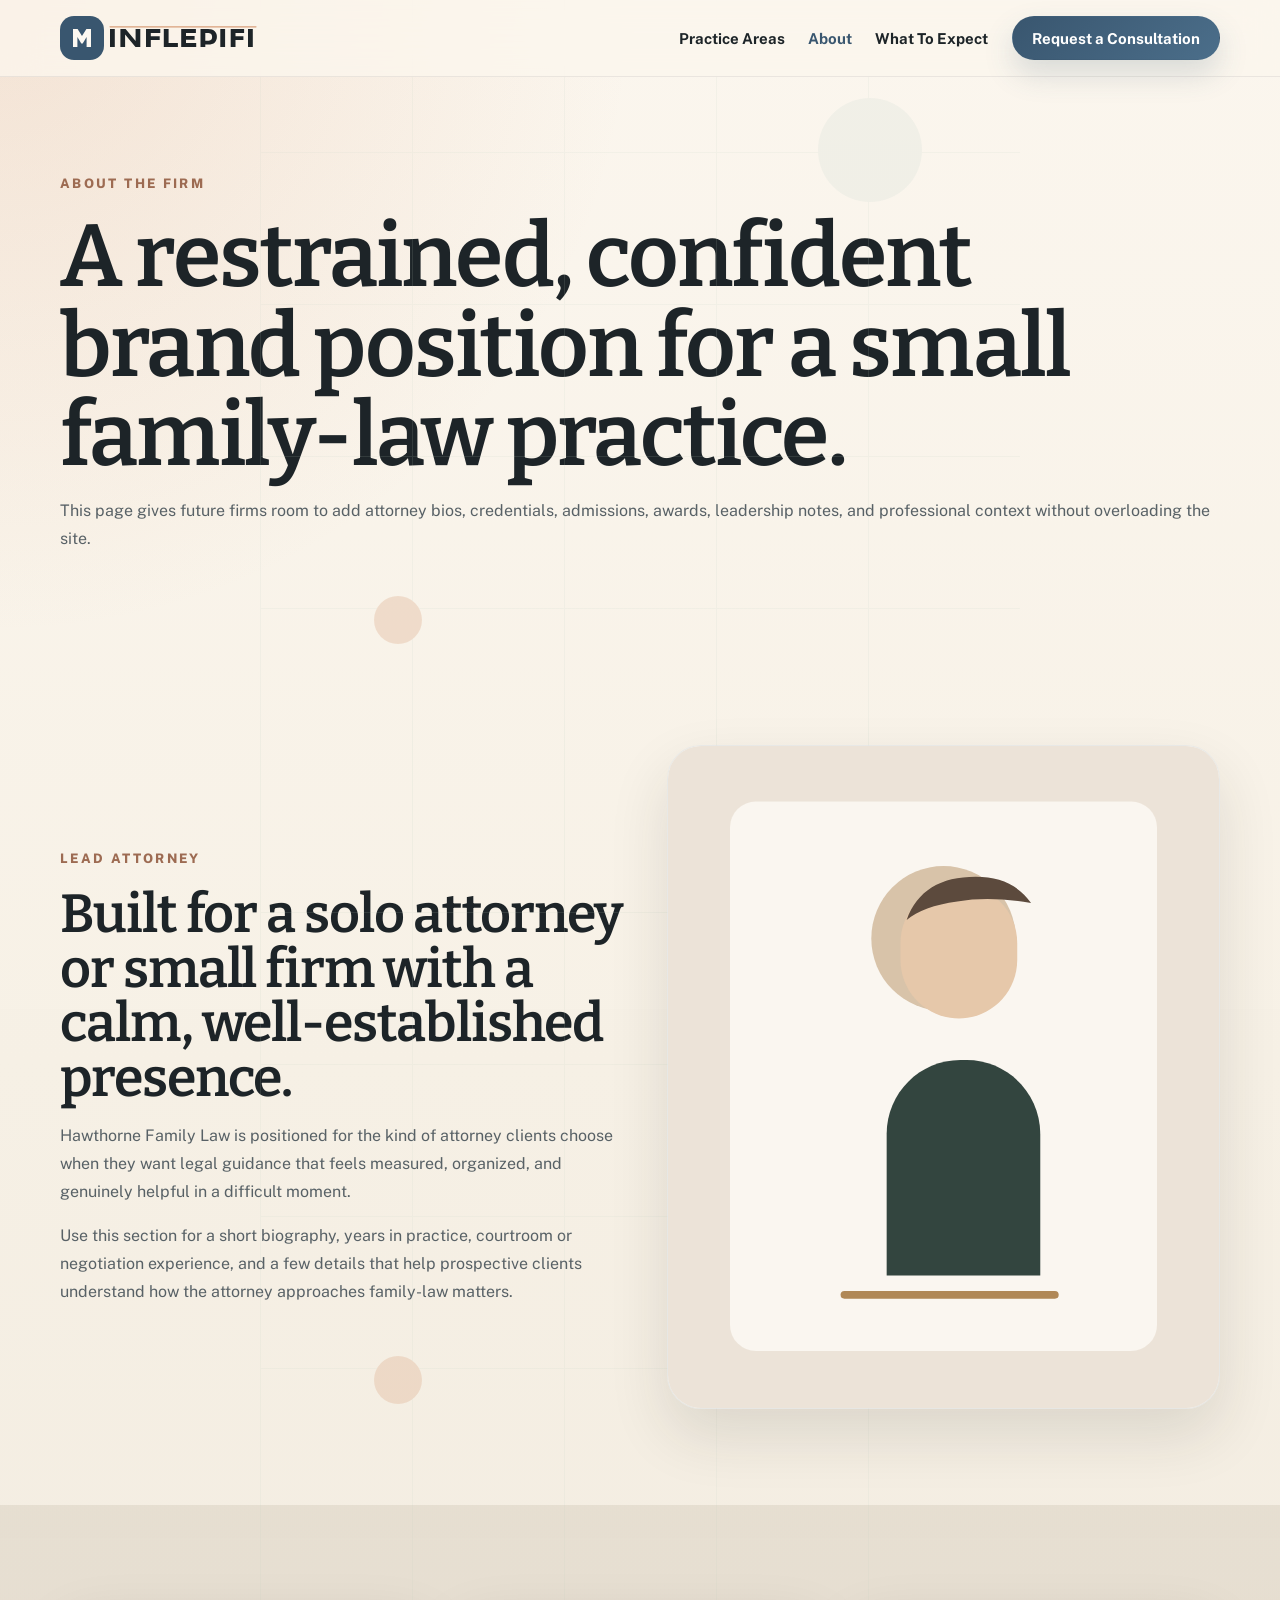
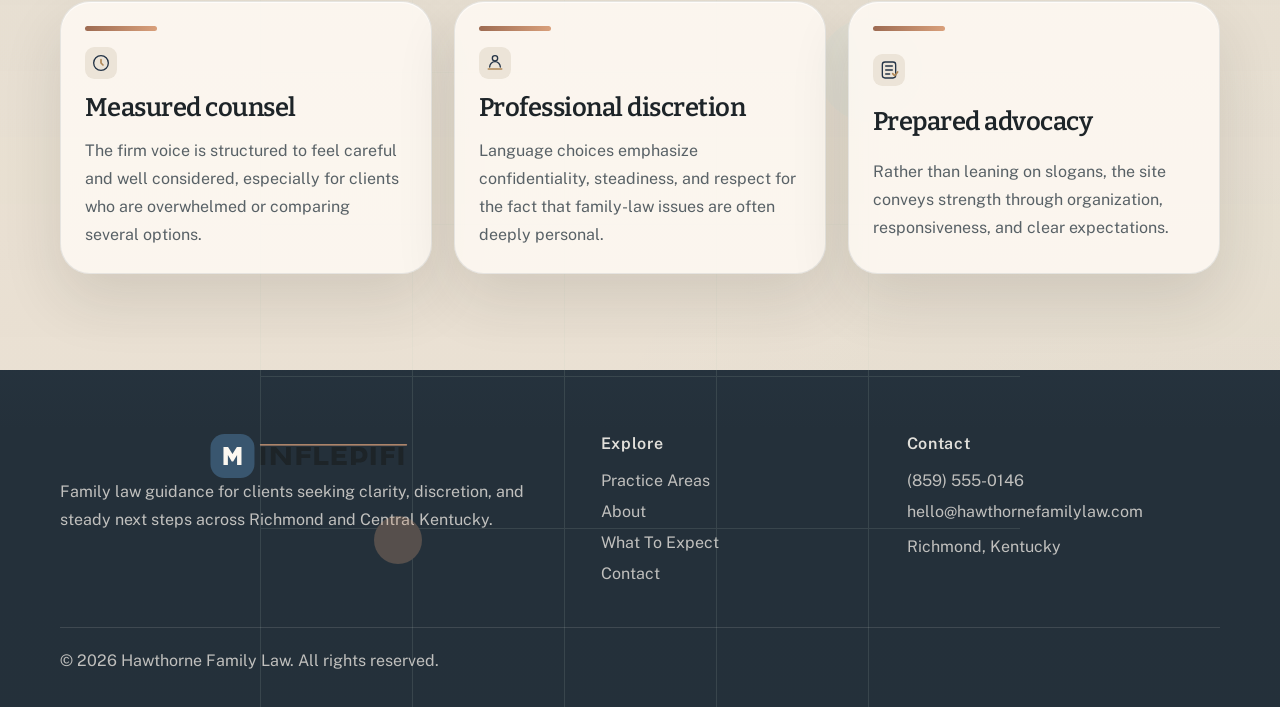
==== about.html @ dd6755e8 "Restyle family law site in bluegrass modern direction" ====
<!DOCTYPE html>
<html lang="en">
<head>
  <meta charset="UTF-8">
  <meta name="viewport" content="width=device-width, initial-scale=1.0">
  <title>About | Hawthorne Family Law</title>
  <meta name="description" content="Meet the attorney-facing, high-trust positioning behind Hawthorne Family Law and the calm, prepared approach this starter site is built to communicate.">
  <link rel="preconnect" href="https://fonts.googleapis.com">
  <link rel="preconnect" href="https://fonts.gstatic.com" crossorigin>
  <link href="https://fonts.googleapis.com/css2?family=Bitter:wght@500;600;700&family=Public+Sans:wght@400;500;600;700;800&display=swap" rel="stylesheet">
  <link rel="icon" href="assets/icons/favicon.svg" type="image/svg+xml">
  <link rel="stylesheet" href="assets/styles.css">
</head>
<body>
  <div class="site-shell">
    <header class="site-header">
      <div class="container header-row">
        <a class="brand" href="index.html"><img src="assets/icons/logo.svg" alt="Hawthorne Family Law logo" width="208" height="44"></a>
        <button class="nav-toggle" type="button" aria-expanded="false" aria-controls="site-nav">
          <span></span><span></span><span></span><span class="sr-only">Toggle navigation</span>
        </button>
        <nav class="site-nav" id="site-nav">
          <a href="practice-areas.html">Practice Areas</a>
          <a href="about.html" aria-current="page">About</a>
          <a href="process.html">What To Expect</a>
          <a href="contact.html" class="button button-sm">Request a Consultation</a>
        </nav>
      </div>
    </header>
    <main>
      <section class="page-hero">
        <div class="container page-hero-copy">
          <p class="eyebrow">About The Firm</p>
          <h1>A restrained, confident brand position for a small family-law practice.</h1>
          <p>This page gives future firms room to add attorney bios, credentials, admissions, awards, leadership notes, and professional context without overloading the site.</p>
        </div>
      </section>
      <section class="section">
        <div class="container split-layout">
          <div class="split-copy">
            <p class="eyebrow">Lead Attorney</p>
            <h2>Built for a solo attorney or small firm with a calm, well-established presence.</h2>
            <p>Hawthorne Family Law is positioned for the kind of attorney clients choose when they want legal guidance that feels measured, organized, and genuinely helpful in a difficult moment.</p>
            <p>Use this section for a short biography, years in practice, courtroom or negotiation experience, and a few details that help prospective clients understand how the attorney approaches family-law matters.</p>
          </div>
          <div class="split-media">
            <img src="assets/illustrations/founder-bio.svg" alt="Illustrated placeholder for attorney portrait">
          </div>
        </div>
      </section>
      <section class="section section-accent">
        <div class="container card-grid card-grid-three">
          <article class="info-card"><img src="assets/icons/icon-guidance.svg" alt="" width="32" height="32"><h3>Measured counsel</h3><p>The firm voice is structured to feel careful and well considered, especially for clients who are overwhelmed or comparing several options.</p></article>
          <article class="info-card"><img src="assets/icons/icon-discretion.svg" alt="" width="32" height="32"><h3>Professional discretion</h3><p>Language choices emphasize confidentiality, steadiness, and respect for the fact that family-law issues are often deeply personal.</p></article>
          <article class="info-card"><img src="assets/icons/icon-preparation.svg" alt="" width="32" height="32"><h3>Prepared advocacy</h3><p>Rather than leaning on slogans, the site conveys strength through organization, responsiveness, and clear expectations.</p></article>
        </div>
      </section>
    </main>
    <footer class="site-footer">
      <div class="container footer-grid">
        <div>
          <img src="assets/icons/logo.svg" alt="Hawthorne Family Law logo" width="208" height="44">
          <p>Family law guidance for clients seeking clarity, discretion, and steady next steps across Richmond and Central Kentucky.</p>
        </div>
        <div>
          <h3>Explore</h3>
          <a href="practice-areas.html">Practice Areas</a>
          <a href="about.html">About</a>
          <a href="process.html">What To Expect</a>
          <a href="contact.html">Contact</a>
        </div>
        <div>
          <h3>Contact</h3>
          <a href="tel:8595550146">(859) 555-0146</a>
          <a href="mailto:hello@hawthornefamilylaw.com">hello@hawthornefamilylaw.com</a>
          <p>Richmond, Kentucky</p>
        </div>
      </div>
      <div class="container footer-bottom"><p>&copy; <span data-year></span> Hawthorne Family Law. All rights reserved.</p></div>
    </footer>
  </div>
  <script src="assets/main.js"></script>
</body>
</html>
---- assets/styles.css ----
:root {
  --bg: #f7f1e6;
  --surface: rgba(255, 250, 244, 0.82);
  --surface-strong: #efe2d2;
  --ink: #1d2428;
  --muted: #586166;
  --line: rgba(29, 36, 40, 0.12);
  --denim: #39566f;
  --sage: #718777;
  --cedar: #9d6b52;
  --peach: #d9a07b;
  --cream: #fdf8f1;
  --shadow: 0 26px 60px rgba(43, 40, 35, 0.12);
  --radius: 30px;
  --radius-sm: 22px;
  --container: 1160px;
}

*,
*::before,
*::after {
  box-sizing: border-box;
}

html {
  scroll-behavior: smooth;
}

body {
  margin: 0;
  font-family: "Public Sans", "Segoe UI", sans-serif;
  color: var(--ink);
  background:
    radial-gradient(circle at top left, rgba(217, 160, 123, 0.22), transparent 24%),
    radial-gradient(circle at bottom right, rgba(113, 135, 119, 0.14), transparent 28%),
    linear-gradient(180deg, #fbf6ee 0%, #f7f1e6 46%, #f2ebdf 100%);
}

img {
  display: block;
  width: 100%;
  max-width: 100%;
}

a {
  color: inherit;
  text-decoration: none;
}

p {
  margin: 0;
  color: var(--muted);
  line-height: 1.75;
}

h1,
h2,
h3 {
  margin: 0;
  font-family: "Bitter", Georgia, serif;
  font-weight: 600;
  line-height: 1.02;
  letter-spacing: -0.02em;
}

h1 {
  font-size: clamp(3rem, 7vw, 5.5rem);
}

h2 {
  font-size: clamp(2.15rem, 4.2vw, 3.75rem);
}

h3 {
  font-size: clamp(1.3rem, 2vw, 1.75rem);
}

ul {
  list-style: none;
  margin: 0;
  padding: 0;
}

.sr-only {
  position: absolute;
  width: 1px;
  height: 1px;
  padding: 0;
  margin: -1px;
  overflow: hidden;
  clip: rect(0, 0, 0, 0);
  white-space: nowrap;
  border: 0;
}

.container {
  width: min(calc(100% - 2rem), var(--container));
  margin: 0 auto;
}

.site-shell {
  position: relative;
  overflow: hidden;
}

.site-shell::before {
  content: "";
  position: absolute;
  inset: 0;
  background:
    linear-gradient(180deg, transparent 0%, rgba(113, 135, 119, 0.03) 100%),
    url("icons/pattern-grid.svg") top center / 760px repeat-y;
  opacity: 0.28;
  pointer-events: none;
}

.site-header {
  position: sticky;
  top: 0;
  z-index: 20;
  backdrop-filter: blur(18px);
  background: rgba(251, 246, 238, 0.78);
  border-bottom: 1px solid rgba(29, 36, 40, 0.08);
}

.header-row {
  display: flex;
  align-items: center;
  justify-content: space-between;
  gap: 2rem;
  padding: 1rem 0;
}

.brand img {
  width: 208px;
  height: auto;
}

.site-nav {
  display: flex;
  align-items: center;
  gap: 1.45rem;
}

.site-nav a {
  font-size: 0.94rem;
  font-weight: 700;
}

.site-nav a[aria-current="page"] {
  color: var(--denim);
}

.nav-toggle {
  display: none;
  border: 0;
  background: transparent;
  padding: 0;
}

.nav-toggle span {
  display: block;
  width: 24px;
  height: 2px;
  margin: 5px 0;
  background: var(--ink);
}

.button {
  display: inline-flex;
  align-items: center;
  justify-content: center;
  min-height: 54px;
  padding: 0.95rem 1.55rem;
  border-radius: 999px;
  border: 1px solid transparent;
  background: linear-gradient(135deg, var(--denim) 0%, #4b6e8a 100%);
  color: #fff;
  font-weight: 800;
  box-shadow: 0 14px 30px rgba(57, 86, 111, 0.18);
  transition: transform 180ms ease, box-shadow 180ms ease;
}

.button:hover,
.button:focus-visible {
  transform: translateY(-2px);
  box-shadow: 0 18px 34px rgba(57, 86, 111, 0.24);
}

.button-secondary {
  background: rgba(255, 255, 255, 0.42);
  color: var(--ink);
  border-color: rgba(57, 86, 111, 0.16);
  box-shadow: none;
}

.button-sm {
  min-height: 44px;
  padding: 0.75rem 1.2rem;
}

.eyebrow {
  color: var(--cedar);
  font-size: 0.82rem;
  font-weight: 800;
  letter-spacing: 0.18em;
  text-transform: uppercase;
}

.hero,
.page-hero,
.section {
  padding: 6rem 0;
}

.hero-legal {
  padding-top: 4.5rem;
}

.hero-grid,
.split-layout,
.faq-grid,
.contact-grid,
.process-grid,
.cta-grid {
  display: grid;
  grid-template-columns: minmax(0, 1.02fr) minmax(0, 0.98fr);
  gap: 2rem;
  align-items: center;
}

.hero-copy,
.page-hero-copy,
.split-copy,
.section-heading {
  display: grid;
  gap: 1rem;
}

.hero-copy {
  position: relative;
  padding: 2rem 2rem 2rem 0;
}

.hero-copy::before {
  content: "";
  position: absolute;
  left: -1rem;
  top: 0.6rem;
  width: 0.5rem;
  height: 5rem;
  border-radius: 999px;
  background: linear-gradient(180deg, var(--peach), var(--cedar));
}

.hero-lead {
  max-width: 42rem;
  font-size: 1.08rem;
}

.hero-actions {
  display: flex;
  flex-wrap: wrap;
  gap: 1rem;
}

.hero-points {
  display: grid;
  grid-template-columns: repeat(3, minmax(0, 1fr));
  gap: 1rem;
  margin-top: 0.75rem;
}

.hero-points li {
  padding: 1rem 1rem 0 0;
  border-top: 1px solid rgba(57, 86, 111, 0.16);
  color: var(--ink);
  font-size: 0.94rem;
  font-weight: 600;
}

.hero-visual {
  position: relative;
  display: grid;
  gap: 1.25rem;
}

.hero-visual::before {
  content: "";
  position: absolute;
  inset: 6% -3% auto auto;
  width: 10rem;
  height: 10rem;
  border-radius: 32px;
  background: rgba(217, 160, 123, 0.18);
  transform: rotate(10deg);
  z-index: 0;
}

.hero-visual > img,
.split-media img,
.contact-illustration img,
.service-detail > img {
  position: relative;
  z-index: 1;
  border-radius: 34px;
  box-shadow: var(--shadow);
  aspect-ratio: 5 / 6;
  object-fit: cover;
  background: rgba(255, 255, 255, 0.52);
  border: 1px solid rgba(57, 86, 111, 0.1);
}

.hero-card,
.info-card,
.contact-card,
.contact-panel,
.detail-panel,
.cta-panel {
  position: relative;
  z-index: 1;
  padding: 1.5rem;
  border: 1px solid rgba(57, 86, 111, 0.11);
  border-radius: var(--radius);
  background: var(--surface);
  box-shadow: var(--shadow);
}

.hero-card::after,
.info-card::after,
.contact-card::after,
.contact-panel::after,
.detail-panel::after,
.cta-panel::after {
  content: "";
  position: absolute;
  inset: 0;
  border-radius: inherit;
  box-shadow: inset 0 1px 0 rgba(255, 255, 255, 0.7);
  pointer-events: none;
}

.credibility-strip {
  padding: 0 0 1rem;
}

.credibility-grid,
.card-grid,
.footer-grid {
  display: grid;
  gap: 1px;
}

.credibility-grid {
  grid-template-columns: repeat(4, minmax(0, 1fr));
  padding: 1px;
  border-radius: 32px;
  background: linear-gradient(135deg, rgba(57, 86, 111, 0.22), rgba(113, 135, 119, 0.18));
}

.credibility-grid > div {
  display: grid;
  gap: 0.5rem;
  padding: 1.5rem;
  background: rgba(255, 250, 244, 0.94);
}

.credibility-grid strong {
  font-size: 1.02rem;
  color: var(--denim);
}

.section-heading {
  max-width: 50rem;
  margin: 0 auto 2.5rem;
  text-align: center;
}

.card-grid-three {
  grid-template-columns: repeat(3, minmax(0, 1fr));
  gap: 1.35rem;
}

.info-card {
  display: grid;
  gap: 1rem;
  overflow: hidden;
}

.info-card::before {
  content: "";
  width: 4.5rem;
  height: 0.35rem;
  border-radius: 999px;
  background: linear-gradient(90deg, var(--cedar), var(--peach));
}

.info-card img {
  width: 2rem;
}

.section-accent {
  background:
    linear-gradient(180deg, rgba(113, 135, 119, 0.08), rgba(113, 135, 119, 0.05)),
    rgba(239, 226, 210, 0.58);
}

.section-dark {
  background:
    radial-gradient(circle at top right, rgba(217, 160, 123, 0.16), transparent 28%),
    linear-gradient(135deg, #516a81 0%, #6c846f 100%);
  color: #fdf8f1;
}

.section-dark p,
.section-dark .eyebrow {
  color: rgba(253, 248, 241, 0.82);
}

.value-list,
.stack-layout,
.faq-list,
.contact-aside {
  display: grid;
  gap: 1.15rem;
}

.value-item {
  display: grid;
  grid-template-columns: auto 1fr;
  gap: 1rem;
  padding-top: 1.1rem;
  border-top: 1px dashed rgba(57, 86, 111, 0.18);
}

.value-item:first-child {
  border-top: 0;
}

.detail-list {
  display: grid;
  gap: 0.8rem;
}

.detail-list li {
  position: relative;
  padding-left: 1.2rem;
  color: var(--ink);
}

.detail-list li::before {
  content: "";
  position: absolute;
  top: 0.7rem;
  left: 0;
  width: 0.42rem;
  height: 0.42rem;
  border-radius: 999px;
  background: var(--peach);
}

.process-steps {
  display: grid;
  grid-template-columns: repeat(2, minmax(0, 1fr));
  gap: 1rem;
}

.process-steps article,
.timeline-item {
  padding: 1.4rem;
  border-radius: var(--radius-sm);
  border: 1px solid rgba(253, 248, 241, 0.18);
  background: rgba(253, 248, 241, 0.1);
}

.process-steps span,
.timeline-item > span {
  display: inline-block;
  margin-bottom: 1rem;
  color: #f5c7aa;
  font-size: 0.82rem;
  font-weight: 800;
  letter-spacing: 0.18em;
}

.split-layout-reverse {
  grid-template-columns: minmax(0, 0.95fr) minmax(0, 1.05fr);
}

.service-detail {
  display: grid;
  grid-template-columns: minmax(0, 1fr) minmax(0, 0.9fr);
  gap: 1.5rem;
  align-items: center;
}

.service-detail-reverse {
  grid-template-columns: minmax(0, 0.9fr) minmax(0, 1fr);
}

.service-detail-reverse > img {
  order: -1;
}

.service-detail > img {
  aspect-ratio: 4 / 3;
}

.faq-list details {
  padding: 1.35rem 1.45rem;
  border-radius: 26px;
  border: 1px solid rgba(57, 86, 111, 0.11);
  background: rgba(255, 250, 244, 0.84);
  box-shadow: 0 10px 26px rgba(43, 40, 35, 0.06);
}

.faq-list summary {
  cursor: pointer;
  font-weight: 800;
  color: var(--ink);
}

.faq-list details p {
  margin-top: 0.8rem;
}

.cta-band {
  padding: 5rem 0;
}

.cta-grid {
  position: relative;
  overflow: hidden;
  padding: 2rem;
  border-radius: 38px;
  background: linear-gradient(135deg, rgba(57, 86, 111, 0.97) 0%, rgba(113, 135, 119, 0.95) 100%);
  box-shadow: var(--shadow);
}

.cta-grid::after {
  content: "";
  position: absolute;
  inset: auto -3rem -3rem auto;
  width: 14rem;
  height: 14rem;
  border-radius: 40px;
  background: rgba(217, 160, 123, 0.18);
  transform: rotate(14deg);
}

.cta-copy,
.cta-panel {
  position: relative;
  z-index: 1;
}

.cta-copy h2,
.cta-panel h3,
.cta-copy p,
.cta-panel p,
.cta-panel li,
.cta-copy .eyebrow,
.cta-panel .eyebrow {
  color: #fdf8f1;
}

.cta-panel {
  background: rgba(255, 255, 255, 0.08);
  border-color: rgba(253, 248, 241, 0.16);
}

.contact-grid {
  align-items: start;
}

.contact-form,
.contact-card {
  display: grid;
  gap: 1rem;
}

.contact-form label {
  display: grid;
  gap: 0.45rem;
  font-weight: 700;
}

.contact-form input,
.contact-form select,
.contact-form textarea {
  width: 100%;
  padding: 0.95rem 1rem;
  border-radius: 18px;
  border: 1px solid rgba(57, 86, 111, 0.14);
  background: rgba(255, 255, 255, 0.88);
  font: inherit;
}

.contact-form textarea {
  resize: vertical;
}

.form-note {
  font-size: 0.92rem;
}

.contact-panel {
  display: grid;
  gap: 0.8rem;
}

.contact-illustration img {
  aspect-ratio: 4 / 3;
}

.process-timeline {
  display: grid;
  gap: 1rem;
}

.timeline-item {
  display: grid;
  grid-template-columns: auto 1fr;
  gap: 1.2rem;
  border-color: rgba(57, 86, 111, 0.12);
  background: rgba(255, 250, 244, 0.86);
}

.timeline-item > span {
  color: var(--cedar);
  margin-bottom: 0;
}

.text-link {
  display: inline-flex;
  gap: 0.4rem;
  align-items: center;
  font-weight: 800;
  color: var(--denim);
}

.text-link::after {
  content: "->";
}

.site-footer {
  padding: 4rem 0 2rem;
  background:
    linear-gradient(180deg, rgba(57, 86, 111, 0.06), rgba(57, 86, 111, 0) 18%),
    #24303a;
  color: rgba(253, 248, 241, 0.88);
}

.site-footer p,
.site-footer a {
  color: rgba(253, 248, 241, 0.72);
}

.footer-grid {
  grid-template-columns: 1.3fr 0.7fr 0.8fr;
  gap: 2rem;
}

.footer-grid h3 {
  margin-bottom: 1rem;
  font-family: "Public Sans", sans-serif;
  font-size: 1rem;
  line-height: 1.3;
  letter-spacing: 0.04em;
}

.footer-grid a,
.footer-grid p {
  display: block;
  margin-bottom: 0.75rem;
}

.footer-bottom {
  margin-top: 2rem;
  padding-top: 1.2rem;
  border-top: 1px solid rgba(253, 248, 241, 0.12);
}

@media (max-width: 980px) {
  .hero-grid,
  .split-layout,
  .faq-grid,
  .contact-grid,
  .process-grid,
  .cta-grid,
  .service-detail,
  .service-detail-reverse {
    grid-template-columns: 1fr;
  }

  .service-detail-reverse > img {
    order: 0;
  }

  .hero-points,
  .credibility-grid,
  .card-grid-three,
  .footer-grid,
  .process-steps {
    grid-template-columns: repeat(2, minmax(0, 1fr));
  }
}

@media (max-width: 760px) {
  .nav-toggle {
    display: block;
  }

  .site-nav {
    position: absolute;
    top: calc(100% + 0.5rem);
    right: 1rem;
    left: 1rem;
    display: none;
    flex-direction: column;
    align-items: stretch;
    padding: 1rem;
    border-radius: 24px;
    border: 1px solid var(--line);
    background: rgba(255, 250, 244, 0.98);
    box-shadow: var(--shadow);
  }

  .site-nav.is-open {
    display: flex;
  }

  .hero,
  .page-hero,
  .section {
    padding: 4.5rem 0;
  }

  .hero-copy {
    padding-right: 0;
  }

  .hero-copy::before {
    left: 0;
    top: -0.3rem;
    width: 4.5rem;
    height: 0.45rem;
  }

  .hero-points,
  .credibility-grid,
  .card-grid-three,
  .footer-grid,
  .process-steps {
    grid-template-columns: 1fr;
  }

  .cta-grid {
    padding: 1.5rem;
  }
}
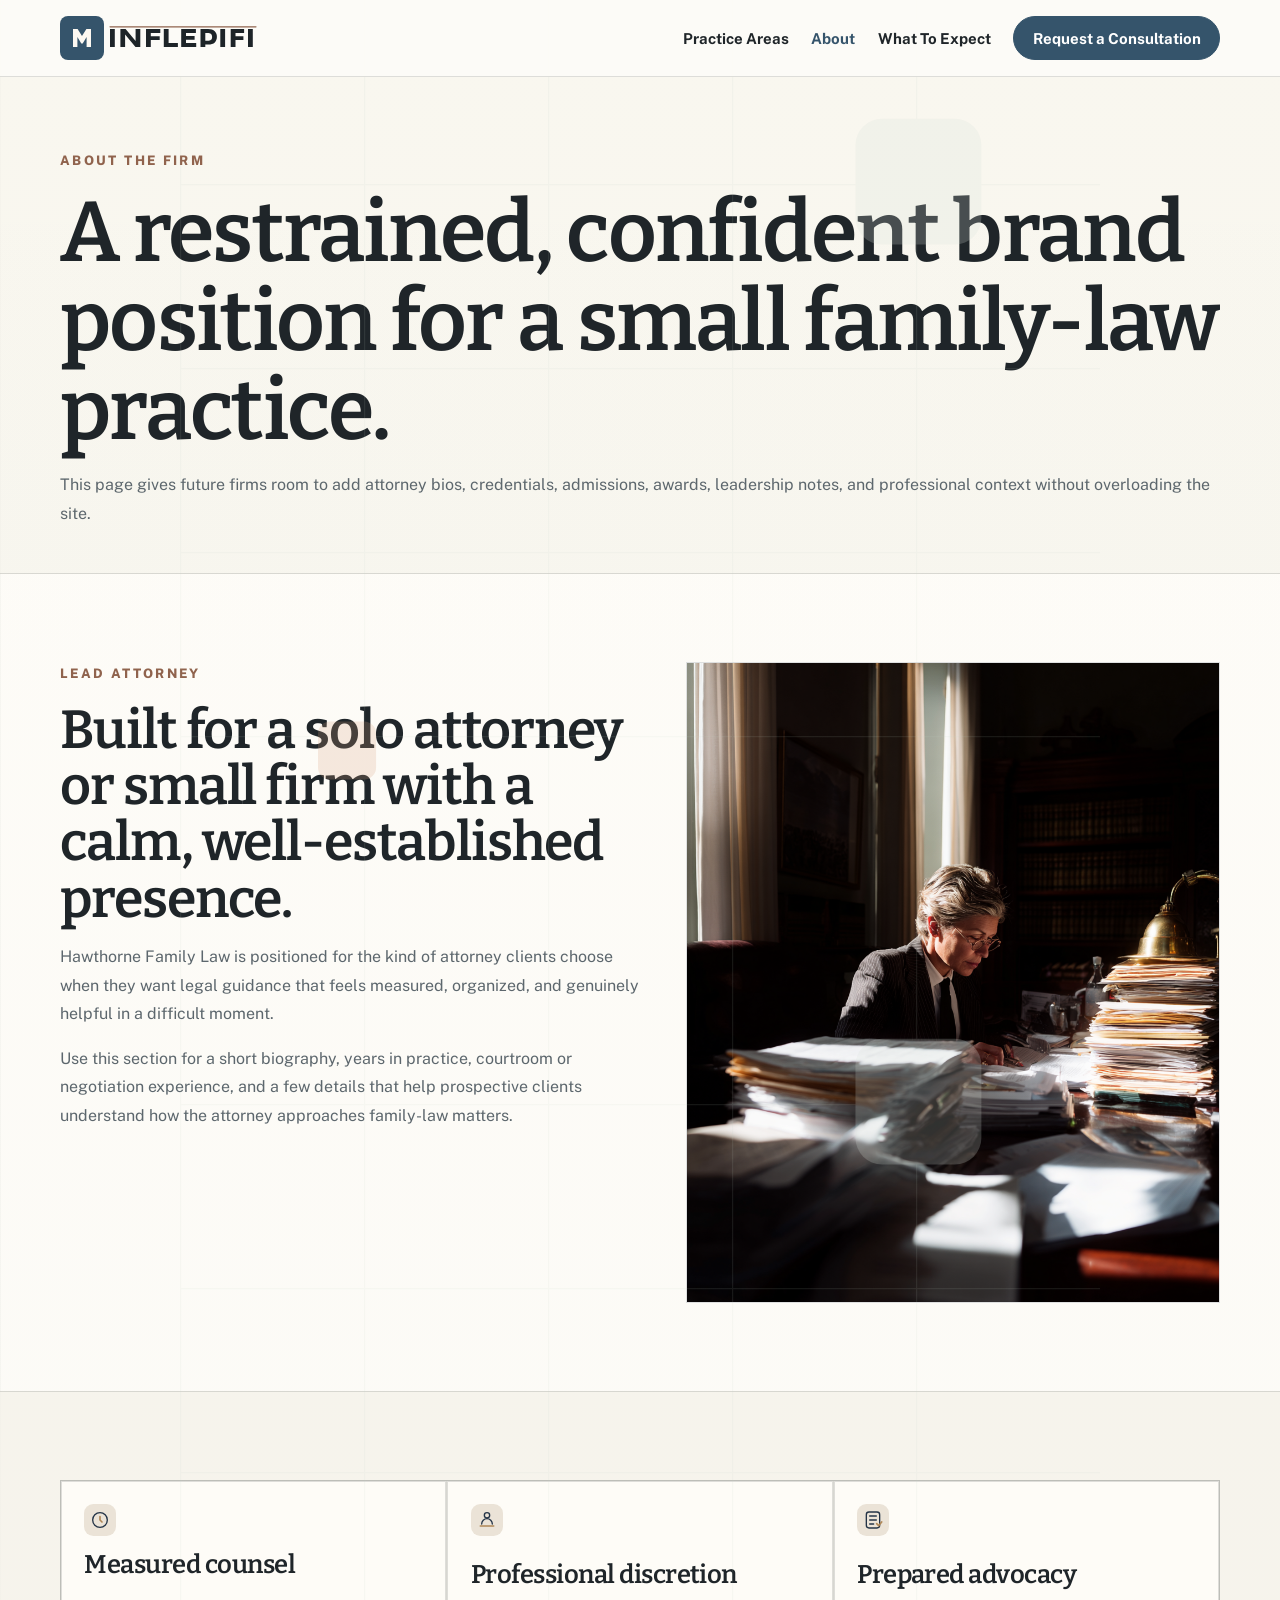
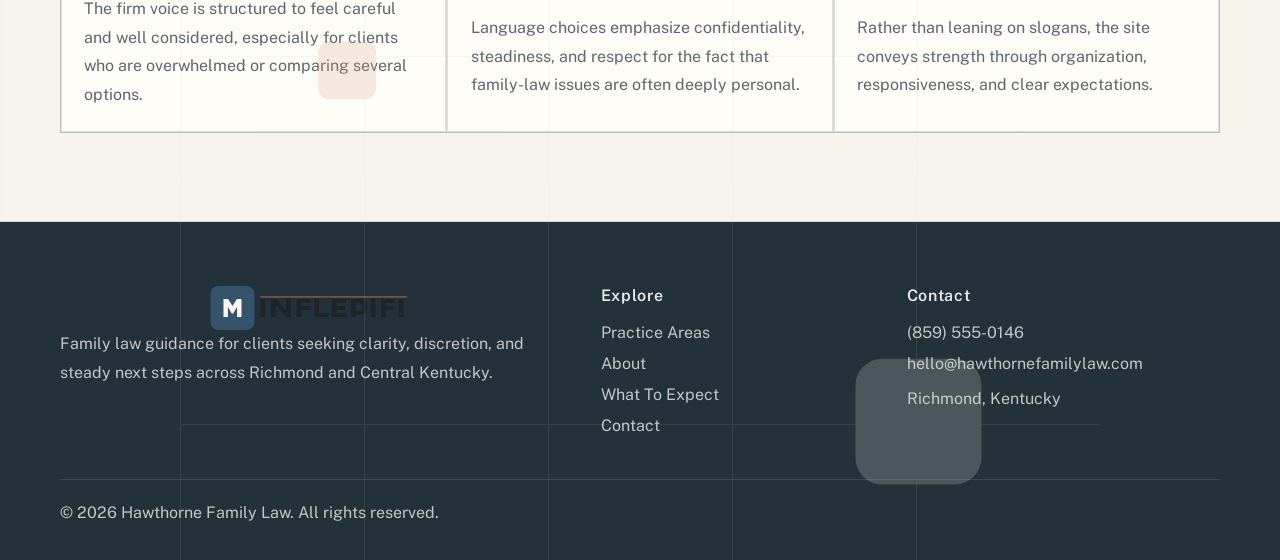
==== commit a9b4ac1a: "Replace family law placeholders with generated photography" ====
--- a/about.html
+++ b/about.html
@@ -44,7 +44,7 @@
             <p>Use this section for a short biography, years in practice, courtroom or negotiation experience, and a few details that help prospective clients understand how the attorney approaches family-law matters.</p>
           </div>
           <div class="split-media">
-            <img src="assets/illustrations/founder-bio.svg" alt="Illustrated placeholder for attorney portrait">
+            <img src="assets/images/attorney-working.png" alt="Attorney reviewing documents alone in office">
           </div>
         </div>
       </section>
--- a/assets/styles.css
+++ b/assets/styles.css
@@ -1,19 +1,18 @@
 :root {
-  --bg: #f7f1e6;
-  --surface: rgba(255, 250, 244, 0.82);
-  --surface-strong: #efe2d2;
-  --ink: #1d2428;
-  --muted: #586166;
-  --line: rgba(29, 36, 40, 0.12);
-  --denim: #39566f;
-  --sage: #718777;
-  --cedar: #9d6b52;
-  --peach: #d9a07b;
-  --cream: #fdf8f1;
-  --shadow: 0 26px 60px rgba(43, 40, 35, 0.12);
-  --radius: 30px;
-  --radius-sm: 22px;
+  --bg: #fcfbf7;
+  --paper: #fffdf8;
+  --paper-alt: #f4f1e8;
+  --ink: #1f2529;
+  --muted: #5d676d;
+  --line: rgba(31, 37, 41, 0.14);
+  --line-strong: rgba(31, 37, 41, 0.28);
+  --denim: #35546b;
+  --sage: #6b8072;
+  --cedar: #90634d;
+  --peach: #d7a37f;
   --container: 1160px;
+  --radius: 16px;
+  --radius-sm: 10px;
 }
 
 *,
@@ -31,9 +30,8 @@
   font-family: "Public Sans", "Segoe UI", sans-serif;
   color: var(--ink);
   background:
-    radial-gradient(circle at top left, rgba(217, 160, 123, 0.22), transparent 24%),
-    radial-gradient(circle at bottom right, rgba(113, 135, 119, 0.14), transparent 28%),
-    linear-gradient(180deg, #fbf6ee 0%, #f7f1e6 46%, #f2ebdf 100%);
+    linear-gradient(90deg, rgba(107, 128, 114, 0.045) 0, rgba(107, 128, 114, 0.045) 1px, transparent 1px, transparent 120px),
+    linear-gradient(180deg, #fffdf8 0%, #fcfbf7 100%);
 }
 
 img {
@@ -50,7 +48,7 @@
 p {
   margin: 0;
   color: var(--muted);
-  line-height: 1.75;
+  line-height: 1.78;
 }
 
 h1,
@@ -59,20 +57,20 @@
   margin: 0;
   font-family: "Bitter", Georgia, serif;
   font-weight: 600;
-  line-height: 1.02;
+  line-height: 1.05;
   letter-spacing: -0.02em;
 }
 
 h1 {
-  font-size: clamp(3rem, 7vw, 5.5rem);
+  font-size: clamp(3rem, 7vw, 5.3rem);
 }
 
 h2 {
-  font-size: clamp(2.15rem, 4.2vw, 3.75rem);
+  font-size: clamp(2rem, 4.2vw, 3.6rem);
 }
 
 h3 {
-  font-size: clamp(1.3rem, 2vw, 1.75rem);
+  font-size: clamp(1.25rem, 2vw, 1.6rem);
 }
 
 ul {
@@ -108,9 +106,9 @@
   position: absolute;
   inset: 0;
   background:
-    linear-gradient(180deg, transparent 0%, rgba(113, 135, 119, 0.03) 100%),
-    url("icons/pattern-grid.svg") top center / 760px repeat-y;
-  opacity: 0.28;
+    linear-gradient(180deg, transparent 0%, rgba(53, 84, 107, 0.02) 100%),
+    url("icons/pattern-grid.svg") top center / 920px repeat-y;
+  opacity: 0.22;
   pointer-events: none;
 }
 
@@ -118,9 +116,8 @@
   position: sticky;
   top: 0;
   z-index: 20;
-  backdrop-filter: blur(18px);
-  background: rgba(251, 246, 238, 0.78);
-  border-bottom: 1px solid rgba(29, 36, 40, 0.08);
+  background: rgba(252, 251, 247, 0.96);
+  border-bottom: 1px solid var(--line);
 }
 
 .header-row {
@@ -139,7 +136,7 @@
 .site-nav {
   display: flex;
   align-items: center;
-  gap: 1.45rem;
+  gap: 1.4rem;
 }
 
 .site-nav a {
@@ -170,33 +167,37 @@
   display: inline-flex;
   align-items: center;
   justify-content: center;
-  min-height: 54px;
-  padding: 0.95rem 1.55rem;
+  min-height: 52px;
+  padding: 0.92rem 1.45rem;
+  border: 1px solid var(--denim);
   border-radius: 999px;
-  border: 1px solid transparent;
-  background: linear-gradient(135deg, var(--denim) 0%, #4b6e8a 100%);
+  background: var(--denim);
   color: #fff;
   font-weight: 800;
-  box-shadow: 0 14px 30px rgba(57, 86, 111, 0.18);
-  transition: transform 180ms ease, box-shadow 180ms ease;
+  transition: background 180ms ease, color 180ms ease, border-color 180ms ease;
 }
 
 .button:hover,
 .button:focus-visible {
-  transform: translateY(-2px);
-  box-shadow: 0 18px 34px rgba(57, 86, 111, 0.24);
+  background: #284255;
+  border-color: #284255;
 }
 
 .button-secondary {
-  background: rgba(255, 255, 255, 0.42);
+  background: transparent;
   color: var(--ink);
-  border-color: rgba(57, 86, 111, 0.16);
-  box-shadow: none;
+  border-color: var(--line-strong);
+}
+
+.button-secondary:hover,
+.button-secondary:focus-visible {
+  background: rgba(53, 84, 107, 0.06);
+  border-color: var(--denim);
 }
 
 .button-sm {
   min-height: 44px;
-  padding: 0.75rem 1.2rem;
+  padding: 0.72rem 1.15rem;
 }
 
 .eyebrow {
@@ -210,11 +211,15 @@
 .hero,
 .page-hero,
 .section {
-  padding: 6rem 0;
+  padding: 5.5rem 0;
 }
 
 .hero-legal {
-  padding-top: 4.5rem;
+  position: relative;
+  padding-top: 3.5rem;
+  border-bottom: 1px solid var(--line);
+  background:
+    linear-gradient(180deg, rgba(244, 241, 232, 0.9) 0%, rgba(252, 251, 247, 0.72) 100%);
 }
 
 .hero-grid,
@@ -224,9 +229,9 @@
 .process-grid,
 .cta-grid {
   display: grid;
-  grid-template-columns: minmax(0, 1.02fr) minmax(0, 0.98fr);
-  gap: 2rem;
-  align-items: center;
+  grid-template-columns: minmax(0, 1.05fr) minmax(0, 0.95fr);
+  gap: 2.25rem;
+  align-items: start;
 }
 
 .hero-copy,
@@ -238,77 +243,94 @@
 }
 
 .hero-copy {
-  position: relative;
-  padding: 2rem 2rem 2rem 0;
-}
-
-.hero-copy::before {
-  content: "";
-  position: absolute;
-  left: -1rem;
-  top: 0.6rem;
-  width: 0.5rem;
-  height: 5rem;
-  border-radius: 999px;
-  background: linear-gradient(180deg, var(--peach), var(--cedar));
+  padding-right: 2rem;
+}
+
+.hero-copy h1 {
+  max-width: 11ch;
 }
 
 .hero-lead {
-  max-width: 42rem;
-  font-size: 1.08rem;
+  max-width: 44rem;
+  font-size: 1.06rem;
 }
 
 .hero-actions {
   display: flex;
   flex-wrap: wrap;
   gap: 1rem;
+  margin-top: 0.5rem;
 }
 
 .hero-points {
   display: grid;
-  grid-template-columns: repeat(3, minmax(0, 1fr));
-  gap: 1rem;
-  margin-top: 0.75rem;
+  grid-template-columns: 1fr;
+  gap: 0.9rem;
+  margin-top: 1rem;
+  max-width: 34rem;
 }
 
 .hero-points li {
-  padding: 1rem 1rem 0 0;
-  border-top: 1px solid rgba(57, 86, 111, 0.16);
+  position: relative;
+  padding-left: 1.15rem;
   color: var(--ink);
-  font-size: 0.94rem;
+  font-size: 0.95rem;
   font-weight: 600;
 }
 
-.hero-visual {
-  position: relative;
-  display: grid;
-  gap: 1.25rem;
-}
-
-.hero-visual::before {
+.hero-points li::before {
   content: "";
   position: absolute;
-  inset: 6% -3% auto auto;
-  width: 10rem;
-  height: 10rem;
-  border-radius: 32px;
-  background: rgba(217, 160, 123, 0.18);
-  transform: rotate(10deg);
-  z-index: 0;
+  left: 0;
+  top: 0.62rem;
+  width: 0.42rem;
+  height: 0.42rem;
+  border-radius: 999px;
+  background: var(--cedar);
+}
+
+.hero-visual {
+  display: grid;
+  gap: 1rem;
 }
 
 .hero-visual > img,
 .split-media img,
 .contact-illustration img,
 .service-detail > img {
-  position: relative;
-  z-index: 1;
-  border-radius: 34px;
-  box-shadow: var(--shadow);
+  border: 1px solid var(--line);
+  border-radius: 0;
   aspect-ratio: 5 / 6;
   object-fit: cover;
-  background: rgba(255, 255, 255, 0.52);
-  border: 1px solid rgba(57, 86, 111, 0.1);
+  background: #fff;
+}
+
+.section-local {
+  border-bottom: 1px solid var(--line);
+}
+
+.local-grid {
+  display: grid;
+  grid-template-columns: minmax(0, 0.95fr) minmax(0, 1.05fr);
+  gap: 2rem;
+  align-items: start;
+}
+
+.local-copy {
+  display: grid;
+  gap: 1rem;
+}
+
+.local-images {
+  display: grid;
+  grid-template-columns: repeat(2, minmax(0, 1fr));
+  gap: 1rem;
+}
+
+.local-images img {
+  border: 1px solid var(--line);
+  aspect-ratio: 4 / 3;
+  object-fit: cover;
 }
 
 .hero-card,
@@ -317,82 +339,89 @@
 .contact-panel,
 .detail-panel,
 .cta-panel {
+  padding: 1.4rem;
+  border: 1px solid var(--line);
+  border-radius: 0;
+  background: var(--paper);
+}
+
+.hero-card,
+.detail-panel,
+.contact-card,
+.contact-panel,
+.cta-panel {
   position: relative;
-  z-index: 1;
-  padding: 1.5rem;
-  border: 1px solid rgba(57, 86, 111, 0.11);
-  border-radius: var(--radius);
-  background: var(--surface);
-  box-shadow: var(--shadow);
-}
-
-.hero-card::after,
-.info-card::after,
-.contact-card::after,
-.contact-panel::after,
-.detail-panel::after,
-.cta-panel::after {
+}
+
+.hero-card::before,
+.detail-panel::before,
+.contact-card::before,
+.contact-panel::before,
+.cta-panel::before {
   content: "";
   position: absolute;
-  inset: 0;
-  border-radius: inherit;
-  box-shadow: inset 0 1px 0 rgba(255, 255, 255, 0.7);
-  pointer-events: none;
+  top: 0;
+  left: 0;
+  width: 100%;
+  height: 5px;
+  background: linear-gradient(90deg, var(--denim), var(--sage), var(--peach));
 }
 
 .credibility-strip {
-  padding: 0 0 1rem;
+  padding: 0;
+  border-bottom: 1px solid var(--line);
 }
 
 .credibility-grid,
 .card-grid,
 .footer-grid {
   display: grid;
-  gap: 1px;
 }
 
 .credibility-grid {
   grid-template-columns: repeat(4, minmax(0, 1fr));
-  padding: 1px;
-  border-radius: 32px;
-  background: linear-gradient(135deg, rgba(57, 86, 111, 0.22), rgba(113, 135, 119, 0.18));
 }
 
 .credibility-grid > div {
   display: grid;
   gap: 0.5rem;
-  padding: 1.5rem;
-  background: rgba(255, 250, 244, 0.94);
+  padding: 1.35rem 1.2rem;
+  border-right: 1px solid var(--line);
+}
+
+.credibility-grid > div:last-child {
+  border-right: 0;
 }
 
 .credibility-grid strong {
-  font-size: 1.02rem;
+  font-size: 0.98rem;
   color: var(--denim);
 }
 
+.page-hero {
+  padding-top: 4.5rem;
+  padding-bottom: 2.8rem;
+  border-bottom: 1px solid var(--line);
+  background: rgba(244, 241, 232, 0.5);
+}
+
 .section-heading {
-  max-width: 50rem;
-  margin: 0 auto 2.5rem;
+  max-width: 48rem;
+  margin: 0 auto 2.6rem;
   text-align: center;
 }
 
 .card-grid-three {
   grid-template-columns: repeat(3, minmax(0, 1fr));
-  gap: 1.35rem;
+  gap: 1px;
+  border: 1px solid var(--line);
+  background: var(--line);
 }
 
 .info-card {
   display: grid;
   gap: 1rem;
-  overflow: hidden;
-}
-
-.info-card::before {
-  content: "";
-  width: 4.5rem;
-  height: 0.35rem;
-  border-radius: 999px;
-  background: linear-gradient(90deg, var(--cedar), var(--peach));
+  background: var(--paper);
 }
 
 .info-card img {
@@ -400,21 +429,19 @@
 }
 
 .section-accent {
-  background:
-    linear-gradient(180deg, rgba(113, 135, 119, 0.08), rgba(113, 135, 119, 0.05)),
-    rgba(239, 226, 210, 0.58);
+  background: rgba(244, 241, 232, 0.64);
+  border-top: 1px solid var(--line);
+  border-bottom: 1px solid var(--line);
 }
 
 .section-dark {
-  background:
-    radial-gradient(circle at top right, rgba(217, 160, 123, 0.16), transparent 28%),
-    linear-gradient(135deg, #516a81 0%, #6c846f 100%);
-  color: #fdf8f1;
+  background: linear-gradient(135deg, #35546b 0%, #6b8072 100%);
+  color: #fffdf8;
 }
 
 .section-dark p,
 .section-dark .eyebrow {
-  color: rgba(253, 248, 241, 0.82);
+  color: rgba(255, 253, 248, 0.82);
 }
 
 .value-list,
@@ -422,15 +449,15 @@
 .faq-list,
 .contact-aside {
   display: grid;
-  gap: 1.15rem;
+  gap: 1rem;
 }
 
 .value-item {
   display: grid;
   grid-template-columns: auto 1fr;
   gap: 1rem;
-  padding-top: 1.1rem;
-  border-top: 1px dashed rgba(57, 86, 111, 0.18);
+  padding-top: 1rem;
+  border-top: 1px solid var(--line);
 }
 
 .value-item:first-child {
@@ -439,45 +466,45 @@
 
 .detail-list {
   display: grid;
-  gap: 0.8rem;
+  gap: 0.75rem;
 }
 
 .detail-list li {
   position: relative;
-  padding-left: 1.2rem;
+  padding-left: 1.15rem;
   color: var(--ink);
 }
 
 .detail-list li::before {
   content: "";
   position: absolute;
-  top: 0.7rem;
   left: 0;
-  width: 0.42rem;
-  height: 0.42rem;
+  top: 0.68rem;
+  width: 0.4rem;
+  height: 0.4rem;
+  background: var(--peach);
   border-radius: 999px;
-  background: var(--peach);
 }
 
 .process-steps {
   display: grid;
   grid-template-columns: repeat(2, minmax(0, 1fr));
-  gap: 1rem;
+  gap: 1px;
+  background: rgba(255, 253, 248, 0.18);
+  border: 1px solid rgba(255, 253, 248, 0.18);
 }
 
 .process-steps article,
 .timeline-item {
   padding: 1.4rem;
-  border-radius: var(--radius-sm);
-  border: 1px solid rgba(253, 248, 241, 0.18);
-  background: rgba(253, 248, 241, 0.1);
+  background: rgba(255, 253, 248, 0.08);
 }
 
 .process-steps span,
 .timeline-item > span {
   display: inline-block;
   margin-bottom: 1rem;
-  color: #f5c7aa;
+  color: #f3c2a2;
   font-size: 0.82rem;
   font-weight: 800;
   letter-spacing: 0.18em;
@@ -490,8 +517,8 @@
 .service-detail {
   display: grid;
   grid-template-columns: minmax(0, 1fr) minmax(0, 0.9fr);
-  gap: 1.5rem;
-  align-items: center;
+  gap: 1.25rem;
+  align-items: stretch;
 }
 
 .service-detail-reverse {
@@ -507,11 +534,9 @@
 }
 
 .faq-list details {
-  padding: 1.35rem 1.45rem;
-  border-radius: 26px;
-  border: 1px solid rgba(57, 86, 111, 0.11);
-  background: rgba(255, 250, 244, 0.84);
-  box-shadow: 0 10px 26px rgba(43, 40, 35, 0.06);
+  padding: 1.25rem 1.35rem;
+  border: 1px solid var(--line);
+  background: var(--paper);
 }
 
 .faq-list summary {
@@ -529,29 +554,19 @@
 }
 
 .cta-grid {
-  position: relative;
-  overflow: hidden;
-  padding: 2rem;
-  border-radius: 38px;
-  background: linear-gradient(135deg, rgba(57, 86, 111, 0.97) 0%, rgba(113, 135, 119, 0.95) 100%);
-  box-shadow: var(--shadow);
-}
-
-.cta-grid::after {
-  content: "";
-  position: absolute;
-  inset: auto -3rem -3rem auto;
-  width: 14rem;
-  height: 14rem;
-  border-radius: 40px;
-  background: rgba(217, 160, 123, 0.18);
-  transform: rotate(14deg);
+  gap: 1px;
+  border: 1px solid var(--line-strong);
+  background: var(--line-strong);
 }
 
 .cta-copy,
 .cta-panel {
-  position: relative;
-  z-index: 1;
+  padding: 1.8rem;
+  background: #2f475b;
+}
+
+.cta-panel {
+  background: #607669;
 }
 
 .cta-copy h2,
@@ -561,12 +576,7 @@
 .cta-panel li,
 .cta-copy .eyebrow,
 .cta-panel .eyebrow {
-  color: #fdf8f1;
-}
-
-.cta-panel {
-  background: rgba(255, 255, 255, 0.08);
-  border-color: rgba(253, 248, 241, 0.16);
+  color: #fffdf8;
 }
 
 .contact-grid {
@@ -589,10 +599,10 @@
 .contact-form select,
 .contact-form textarea {
   width: 100%;
-  padding: 0.95rem 1rem;
-  border-radius: 18px;
-  border: 1px solid rgba(57, 86, 111, 0.14);
-  background: rgba(255, 255, 255, 0.88);
+  padding: 0.92rem 0.95rem;
+  border: 1px solid var(--line-strong);
+  border-radius: 0;
+  background: #fff;
   font: inherit;
 }
 
@@ -615,15 +625,16 @@
 
 .process-timeline {
   display: grid;
-  gap: 1rem;
+  gap: 1px;
+  border: 1px solid var(--line);
+  background: var(--line);
 }
 
 .timeline-item {
   display: grid;
   grid-template-columns: auto 1fr;
   gap: 1.2rem;
-  border-color: rgba(57, 86, 111, 0.12);
-  background: rgba(255, 250, 244, 0.86);
+  background: var(--paper);
 }
 
 .timeline-item > span {
@@ -645,15 +656,13 @@
 
 .site-footer {
   padding: 4rem 0 2rem;
-  background:
-    linear-gradient(180deg, rgba(57, 86, 111, 0.06), rgba(57, 86, 111, 0) 18%),
-    #24303a;
-  color: rgba(253, 248, 241, 0.88);
+  background: #23313a;
+  color: rgba(255, 253, 248, 0.9);
 }
 
 .site-footer p,
 .site-footer a {
-  color: rgba(253, 248, 241, 0.72);
+  color: rgba(255, 253, 248, 0.74);
 }
 
 .footer-grid {
@@ -678,12 +687,13 @@
 .footer-bottom {
   margin-top: 2rem;
   padding-top: 1.2rem;
-  border-top: 1px solid rgba(253, 248, 241, 0.12);
+  border-top: 1px solid rgba(255, 253, 248, 0.12);
 }
 
 @media (max-width: 980px) {
   .hero-grid,
   .split-layout,
+  .local-grid,
   .faq-grid,
   .contact-grid,
   .process-grid,
@@ -697,12 +707,15 @@
     order: 0;
   }
 
-  .hero-points,
   .credibility-grid,
   .card-grid-three,
   .footer-grid,
   .process-steps {
     grid-template-columns: repeat(2, minmax(0, 1fr));
+  }
+
+  .hero-copy {
+    padding-right: 0;
   }
 }
 
@@ -720,10 +733,8 @@
     flex-direction: column;
     align-items: stretch;
     padding: 1rem;
-    border-radius: 24px;
     border: 1px solid var(--line);
-    background: rgba(255, 250, 244, 0.98);
-    box-shadow: var(--shadow);
+    background: rgba(255, 253, 248, 0.98);
   }
 
   .site-nav.is-open {
@@ -733,21 +744,9 @@
   .hero,
   .page-hero,
   .section {
-    padding: 4.5rem 0;
-  }
-
-  .hero-copy {
-    padding-right: 0;
-  }
-
-  .hero-copy::before {
-    left: 0;
-    top: -0.3rem;
-    width: 4.5rem;
-    height: 0.45rem;
-  }
-
-  .hero-points,
+    padding: 4.25rem 0;
+  }
+
   .credibility-grid,
   .card-grid-three,
   .footer-grid,
@@ -755,7 +754,7 @@
     grid-template-columns: 1fr;
   }
 
-  .cta-grid {
-    padding: 1.5rem;
-  }
-}
+  .local-images {
+    grid-template-columns: 1fr;
+  }
+}
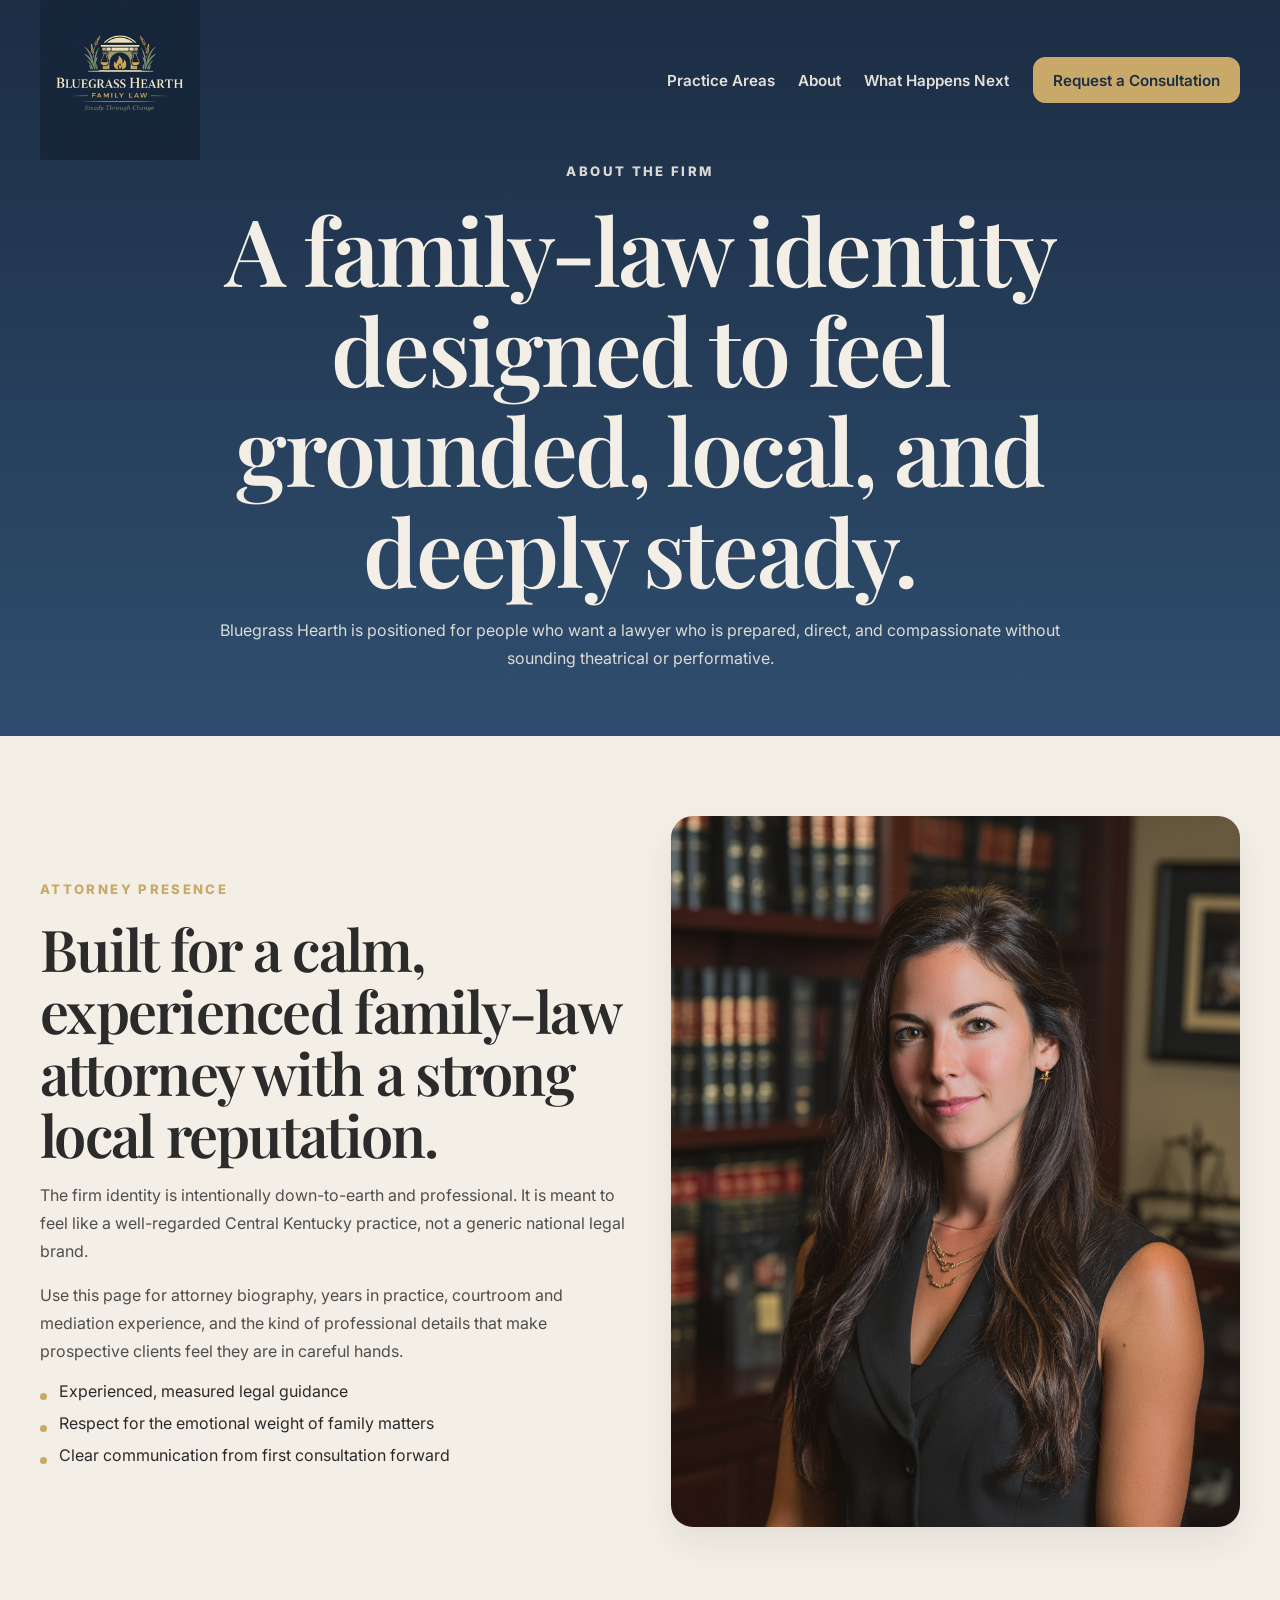
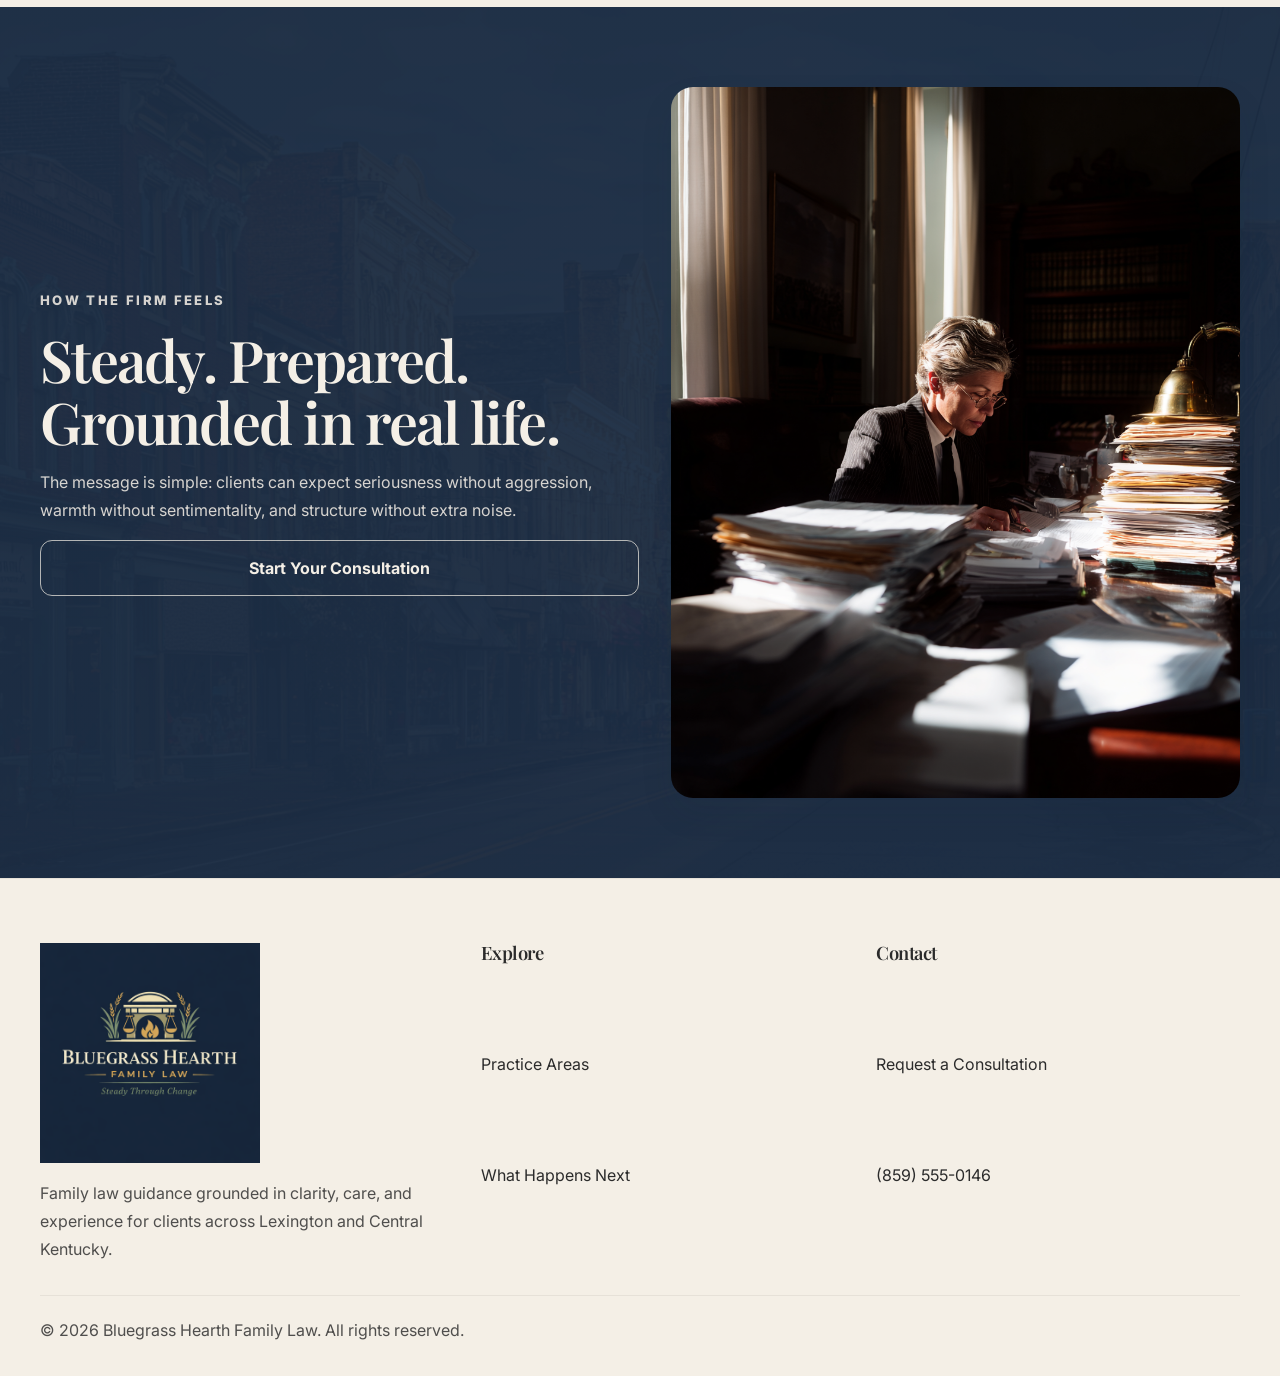
==== commit e94210bb: "Rebuild family law site around Bluegrass Hearth identity" ====
--- a/about.html
+++ b/about.html
@@ -3,11 +3,11 @@
 <head>
   <meta charset="UTF-8">
   <meta name="viewport" content="width=device-width, initial-scale=1.0">
-  <title>About | Hawthorne Family Law</title>
-  <meta name="description" content="Meet the attorney-facing, high-trust positioning behind Hawthorne Family Law and the calm, prepared approach this starter site is built to communicate.">
+  <title>About | Bluegrass Hearth Family Law</title>
+  <meta name="description" content="Learn about the Bluegrass Hearth Family Law approach and the calm, grounded identity behind the firm.">
   <link rel="preconnect" href="https://fonts.googleapis.com">
   <link rel="preconnect" href="https://fonts.gstatic.com" crossorigin>
-  <link href="https://fonts.googleapis.com/css2?family=Bitter:wght@500;600;700&family=Public+Sans:wght@400;500;600;700;800&display=swap" rel="stylesheet">
+  <link href="https://fonts.googleapis.com/css2?family=Inter:wght@400;500;600;700;800&family=Playfair+Display:wght@500;600;700&display=swap" rel="stylesheet">
   <link rel="icon" href="assets/icons/favicon.svg" type="image/svg+xml">
   <link rel="stylesheet" href="assets/styles.css">
 </head>
@@ -15,68 +15,78 @@
   <div class="site-shell">
     <header class="site-header">
       <div class="container header-row">
-        <a class="brand" href="index.html"><img src="assets/icons/logo.svg" alt="Hawthorne Family Law logo" width="208" height="44"></a>
+        <a class="brand" href="index.html"><img src="assets/images/logo.png" alt="Bluegrass Hearth Family Law logo"></a>
         <button class="nav-toggle" type="button" aria-expanded="false" aria-controls="site-nav">
           <span></span><span></span><span></span><span class="sr-only">Toggle navigation</span>
         </button>
         <nav class="site-nav" id="site-nav">
           <a href="practice-areas.html">Practice Areas</a>
-          <a href="about.html" aria-current="page">About</a>
-          <a href="process.html">What To Expect</a>
+          <a href="about.html">About</a>
+          <a href="process.html">What Happens Next</a>
           <a href="contact.html" class="button button-sm">Request a Consultation</a>
         </nav>
       </div>
     </header>
+
     <main>
       <section class="page-hero">
-        <div class="container page-hero-copy">
+        <div class="container">
           <p class="eyebrow">About The Firm</p>
-          <h1>A restrained, confident brand position for a small family-law practice.</h1>
-          <p>This page gives future firms room to add attorney bios, credentials, admissions, awards, leadership notes, and professional context without overloading the site.</p>
+          <h1>A family-law identity designed to feel grounded, local, and deeply steady.</h1>
+          <p>Bluegrass Hearth is positioned for people who want a lawyer who is prepared, direct, and compassionate without sounding theatrical or performative.</p>
         </div>
       </section>
-      <section class="section">
-        <div class="container split-layout">
+
+      <section class="section section-cream">
+        <div class="container bio-layout reveal">
+          <div class="bio-copy">
+            <p class="eyebrow">Attorney Presence</p>
+            <h2>Built for a calm, experienced family-law attorney with a strong local reputation.</h2>
+            <p>The firm identity is intentionally down-to-earth and professional. It is meant to feel like a well-regarded Central Kentucky practice, not a generic national legal brand.</p>
+            <p>Use this page for attorney biography, years in practice, courtroom and mediation experience, and the kind of professional details that make prospective clients feel they are in careful hands.</p>
+            <ul class="detail-list">
+              <li>Experienced, measured legal guidance</li>
+              <li>Respect for the emotional weight of family matters</li>
+              <li>Clear communication from first consultation forward</li>
+            </ul>
+          </div>
+          <img src="assets/images/attorney-bio-portrait.png" alt="Attorney portrait in a tasteful office">
+        </div>
+      </section>
+
+      <section class="section section-blue">
+        <div class="container split-layout reveal">
           <div class="split-copy">
-            <p class="eyebrow">Lead Attorney</p>
-            <h2>Built for a solo attorney or small firm with a calm, well-established presence.</h2>
-            <p>Hawthorne Family Law is positioned for the kind of attorney clients choose when they want legal guidance that feels measured, organized, and genuinely helpful in a difficult moment.</p>
-            <p>Use this section for a short biography, years in practice, courtroom or negotiation experience, and a few details that help prospective clients understand how the attorney approaches family-law matters.</p>
+            <p class="eyebrow">How The Firm Feels</p>
+            <h2>Steady. Prepared. Grounded in real life.</h2>
+            <p class="supporting-copy">The message is simple: clients can expect seriousness without aggression, warmth without sentimentality, and structure without extra noise.</p>
+            <a class="button button-secondary" href="contact.html">Start Your Consultation</a>
           </div>
-          <div class="split-media">
+          <div class="split-visual">
             <img src="assets/images/attorney-working.png" alt="Attorney reviewing documents alone in office">
           </div>
         </div>
       </section>
-      <section class="section section-accent">
-        <div class="container card-grid card-grid-three">
-          <article class="info-card"><img src="assets/icons/icon-guidance.svg" alt="" width="32" height="32"><h3>Measured counsel</h3><p>The firm voice is structured to feel careful and well considered, especially for clients who are overwhelmed or comparing several options.</p></article>
-          <article class="info-card"><img src="assets/icons/icon-discretion.svg" alt="" width="32" height="32"><h3>Professional discretion</h3><p>Language choices emphasize confidentiality, steadiness, and respect for the fact that family-law issues are often deeply personal.</p></article>
-          <article class="info-card"><img src="assets/icons/icon-preparation.svg" alt="" width="32" height="32"><h3>Prepared advocacy</h3><p>Rather than leaning on slogans, the site conveys strength through organization, responsiveness, and clear expectations.</p></article>
-        </div>
-      </section>
     </main>
+
     <footer class="site-footer">
       <div class="container footer-grid">
-        <div>
-          <img src="assets/icons/logo.svg" alt="Hawthorne Family Law logo" width="208" height="44">
-          <p>Family law guidance for clients seeking clarity, discretion, and steady next steps across Richmond and Central Kentucky.</p>
+        <div class="footer-brand">
+          <img src="assets/images/logo.png" alt="Bluegrass Hearth Family Law logo">
+          <p>Family law guidance grounded in clarity, care, and experience for clients across Lexington and Central Kentucky.</p>
         </div>
-        <div>
+        <div class="footer-links">
           <h3>Explore</h3>
           <a href="practice-areas.html">Practice Areas</a>
-          <a href="about.html">About</a>
-          <a href="process.html">What To Expect</a>
-          <a href="contact.html">Contact</a>
+          <a href="process.html">What Happens Next</a>
         </div>
-        <div>
+        <div class="footer-links">
           <h3>Contact</h3>
+          <a href="contact.html">Request a Consultation</a>
           <a href="tel:8595550146">(859) 555-0146</a>
-          <a href="mailto:hello@hawthornefamilylaw.com">hello@hawthornefamilylaw.com</a>
-          <p>Richmond, Kentucky</p>
         </div>
       </div>
-      <div class="container footer-bottom"><p>&copy; <span data-year></span> Hawthorne Family Law. All rights reserved.</p></div>
+      <div class="container footer-bottom"><p>&copy; <span data-year></span> Bluegrass Hearth Family Law. All rights reserved.</p></div>
     </footer>
   </div>
   <script src="assets/main.js"></script>
--- a/assets/styles.css
+++ b/assets/styles.css
@@ -1,18 +1,18 @@
 :root {
-  --bg: #fcfbf7;
-  --paper: #fffdf8;
-  --paper-alt: #f4f1e8;
-  --ink: #1f2529;
-  --muted: #5d676d;
-  --line: rgba(31, 37, 41, 0.14);
-  --line-strong: rgba(31, 37, 41, 0.28);
-  --denim: #35546b;
-  --sage: #6b8072;
-  --cedar: #90634d;
-  --peach: #d7a37f;
-  --container: 1160px;
-  --radius: 16px;
-  --radius-sm: 10px;
+  --blue-900: #1c2d44;
+  --blue-700: #2f4e6f;
+  --gold-500: #c8a96a;
+  --gold-400: #d8bb7a;
+  --cream-100: #f4efe6;
+  --cream-50: #fbf8f2;
+  --sage-500: #7e9a8b;
+  --text-dark: #2b2b2b;
+  --divider: #e6e1d8;
+  --white: #ffffff;
+  --container: 1200px;
+  --radius: 22px;
+  --radius-sm: 16px;
+  --shadow-soft: 0 16px 34px rgba(21, 32, 49, 0.08);
 }
 
 *,
@@ -27,11 +27,9 @@
 
 body {
   margin: 0;
-  font-family: "Public Sans", "Segoe UI", sans-serif;
-  color: var(--ink);
-  background:
-    linear-gradient(90deg, rgba(107, 128, 114, 0.045) 0, rgba(107, 128, 114, 0.045) 1px, transparent 1px, transparent 120px),
-    linear-gradient(180deg, #fffdf8 0%, #fcfbf7 100%);
+  font-family: "Inter", "Segoe UI", sans-serif;
+  color: var(--text-dark);
+  background: var(--cream-50);
 }
 
 img {
@@ -47,30 +45,30 @@
 
 p {
   margin: 0;
-  color: var(--muted);
-  line-height: 1.78;
+  line-height: 1.75;
+  color: rgba(43, 43, 43, 0.82);
 }
 
 h1,
 h2,
 h3 {
   margin: 0;
-  font-family: "Bitter", Georgia, serif;
+  font-family: "Playfair Display", Georgia, serif;
   font-weight: 600;
-  line-height: 1.05;
-  letter-spacing: -0.02em;
+  letter-spacing: -0.03em;
+  line-height: 1.08;
 }
 
 h1 {
-  font-size: clamp(3rem, 7vw, 5.3rem);
+  font-size: clamp(3.2rem, 8vw, 5.8rem);
 }
 
 h2 {
-  font-size: clamp(2rem, 4.2vw, 3.6rem);
+  font-size: clamp(2.2rem, 4.5vw, 4rem);
 }
 
 h3 {
-  font-size: clamp(1.25rem, 2vw, 1.6rem);
+  font-size: clamp(1.35rem, 2vw, 1.9rem);
 }
 
 ul {
@@ -96,28 +94,18 @@
   margin: 0 auto;
 }
 
-.site-shell {
-  position: relative;
-  overflow: hidden;
-}
-
-.site-shell::before {
-  content: "";
-  position: absolute;
-  inset: 0;
-  background:
-    linear-gradient(180deg, transparent 0%, rgba(53, 84, 107, 0.02) 100%),
-    url("icons/pattern-grid.svg") top center / 920px repeat-y;
-  opacity: 0.22;
-  pointer-events: none;
-}
-
 .site-header {
-  position: sticky;
-  top: 0;
-  z-index: 20;
-  background: rgba(252, 251, 247, 0.96);
-  border-bottom: 1px solid var(--line);
+  position: fixed;
+  inset: 0 0 auto 0;
+  z-index: 40;
+  transition: background-color 180ms ease, box-shadow 180ms ease, border-color 180ms ease;
+  border-bottom: 1px solid transparent;
+}
+
+.site-header.is-scrolled {
+  background: rgba(28, 45, 68, 0.96);
+  border-color: rgba(255, 255, 255, 0.08);
+  box-shadow: 0 8px 22px rgba(14, 20, 30, 0.18);
 }
 
 .header-row {
@@ -125,27 +113,24 @@
   align-items: center;
   justify-content: space-between;
   gap: 2rem;
-  padding: 1rem 0;
+  min-height: 84px;
 }
 
 .brand img {
-  width: 208px;
+  width: 160px;
   height: auto;
 }
 
 .site-nav {
   display: flex;
   align-items: center;
-  gap: 1.4rem;
+  gap: 1.45rem;
+  color: rgba(244, 239, 230, 0.92);
 }
 
 .site-nav a {
-  font-size: 0.94rem;
-  font-weight: 700;
-}
-
-.site-nav a[aria-current="page"] {
-  color: var(--denim);
+  font-size: 0.95rem;
+  font-weight: 600;
 }
 
 .nav-toggle {
@@ -160,308 +145,433 @@
   width: 24px;
   height: 2px;
   margin: 5px 0;
-  background: var(--ink);
+  background: var(--cream-100);
 }
 
 .button {
   display: inline-flex;
   align-items: center;
   justify-content: center;
-  min-height: 52px;
-  padding: 0.92rem 1.45rem;
-  border: 1px solid var(--denim);
-  border-radius: 999px;
-  background: var(--denim);
-  color: #fff;
-  font-weight: 800;
-  transition: background 180ms ease, color 180ms ease, border-color 180ms ease;
+  min-height: 56px;
+  padding: 0.95rem 1.6rem;
+  border-radius: 12px;
+  border: 1px solid var(--gold-500);
+  background: var(--gold-500);
+  color: var(--blue-900);
+  font-weight: 700;
+  font-size: 1rem;
+  transition: transform 160ms ease, background-color 160ms ease, border-color 160ms ease;
 }
 
 .button:hover,
 .button:focus-visible {
-  background: #284255;
-  border-color: #284255;
+  transform: translateY(-1px);
+  background: var(--gold-400);
+  border-color: var(--gold-400);
 }
 
 .button-secondary {
   background: transparent;
-  color: var(--ink);
-  border-color: var(--line-strong);
+  color: var(--cream-100);
+  border-color: rgba(244, 239, 230, 0.7);
 }
 
 .button-secondary:hover,
 .button-secondary:focus-visible {
-  background: rgba(53, 84, 107, 0.06);
-  border-color: var(--denim);
+  background: rgba(244, 239, 230, 0.1);
+  border-color: var(--cream-100);
 }
 
 .button-sm {
-  min-height: 44px;
-  padding: 0.72rem 1.15rem;
+  min-height: 46px;
+  padding: 0.78rem 1.2rem;
+  font-size: 0.95rem;
+}
+
+.button-inline::after,
+.text-link::after {
+  content: "  ->";
 }
 
 .eyebrow {
-  color: var(--cedar);
+  color: var(--gold-500);
+  text-transform: uppercase;
+  letter-spacing: 0.18em;
   font-size: 0.82rem;
   font-weight: 800;
-  letter-spacing: 0.18em;
-  text-transform: uppercase;
-}
-
-.hero,
-.page-hero,
-.section {
-  padding: 5.5rem 0;
-}
-
-.hero-legal {
+}
+
+.site-shell {
+  overflow: hidden;
+}
+
+.hero {
   position: relative;
-  padding-top: 3.5rem;
-  border-bottom: 1px solid var(--line);
+  min-height: 100vh;
+  display: flex;
+  align-items: center;
+  justify-content: center;
+  text-align: center;
+  padding: 8rem 0 11rem;
   background:
-    linear-gradient(180deg, rgba(244, 241, 232, 0.9) 0%, rgba(252, 251, 247, 0.72) 100%);
-}
-
-.hero-grid,
-.split-layout,
-.faq-grid,
-.contact-grid,
-.process-grid,
-.cta-grid {
-  display: grid;
-  grid-template-columns: minmax(0, 1.05fr) minmax(0, 0.95fr);
-  gap: 2.25rem;
-  align-items: start;
-}
-
-.hero-copy,
-.page-hero-copy,
-.split-copy,
-.section-heading {
-  display: grid;
-  gap: 1rem;
-}
-
-.hero-copy {
-  padding-right: 2rem;
-}
-
-.hero-copy h1 {
-  max-width: 11ch;
-}
-
-.hero-lead {
-  max-width: 44rem;
-  font-size: 1.06rem;
+    linear-gradient(180deg, rgba(28, 45, 68, 0.88), rgba(47, 78, 111, 0.82)),
+    url("images/local-courthouse.png") center/cover no-repeat;
+  color: var(--cream-100);
+}
+
+.hero::before {
+  content: "";
+  position: absolute;
+  inset: 0;
+  background:
+    radial-gradient(circle at 70% 36%, rgba(255, 255, 255, 0.16), transparent 18%),
+    radial-gradient(circle at 30% 24%, rgba(255, 255, 255, 0.06), transparent 20%),
+    linear-gradient(180deg, rgba(28, 45, 68, 0.2), rgba(28, 45, 68, 0.2));
+  mix-blend-mode: screen;
+}
+
+.hero::after {
+  content: "";
+  position: absolute;
+  left: -5%;
+  right: -5%;
+  bottom: -1px;
+  height: 170px;
+  background: var(--cream-100);
+  border-radius: 50% 50% 0 0 / 46% 46% 0 0;
+  transform: translateY(55%);
+}
+
+.hero-inner {
+  position: relative;
+  z-index: 1;
+  display: grid;
+  gap: 1.35rem;
+  justify-items: center;
+}
+
+.hero-mark {
+  width: min(100%, 620px);
+  margin-bottom: 0.5rem;
+}
+
+.hero-title {
+  max-width: 12ch;
+  color: var(--cream-100);
+}
+
+.hero-subtitle,
+.hero-location {
+  color: rgba(244, 239, 230, 0.95);
+  font-family: "Playfair Display", Georgia, serif;
+}
+
+.hero-subtitle {
+  font-size: clamp(1.4rem, 2.7vw, 2.2rem);
+}
+
+.hero-location {
+  font-size: clamp(1.1rem, 2vw, 1.5rem);
 }
 
 .hero-actions {
   display: flex;
   flex-wrap: wrap;
-  gap: 1rem;
-  margin-top: 0.5rem;
-}
-
-.hero-points {
-  display: grid;
-  grid-template-columns: 1fr;
+  justify-content: center;
   gap: 0.9rem;
-  margin-top: 1rem;
-  max-width: 34rem;
-}
-
-.hero-points li {
-  position: relative;
-  padding-left: 1.15rem;
-  color: var(--ink);
-  font-size: 0.95rem;
-  font-weight: 600;
-}
-
-.hero-points li::before {
-  content: "";
-  position: absolute;
-  left: 0;
-  top: 0.62rem;
-  width: 0.42rem;
-  height: 0.42rem;
-  border-radius: 999px;
-  background: var(--cedar);
-}
-
-.hero-visual {
-  display: grid;
-  gap: 1rem;
-}
-
-.hero-visual > img,
-.split-media img,
-.contact-illustration img,
-.service-detail > img {
-  border: 1px solid var(--line);
-  border-radius: 0;
-  aspect-ratio: 5 / 6;
-  object-fit: cover;
-  background: #fff;
-}
-
-.section-local {
-  border-bottom: 1px solid var(--line);
-}
-
-.local-grid {
-  display: grid;
-  grid-template-columns: minmax(0, 0.95fr) minmax(0, 1.05fr);
-  gap: 2rem;
-  align-items: start;
-}
-
-.local-copy {
-  display: grid;
-  gap: 1rem;
-}
-
-.local-images {
-  display: grid;
-  grid-template-columns: repeat(2, minmax(0, 1fr));
-  gap: 1rem;
-}
-
-.local-images img {
-  border: 1px solid var(--line);
+  margin-top: 0.8rem;
+}
+
+.section {
+  padding: 5rem 0;
+}
+
+.section-cream {
+  background: var(--cream-100);
+  color: var(--text-dark);
+}
+
+.section-blue {
+  background:
+    linear-gradient(180deg, rgba(28, 45, 68, 0.96), rgba(28, 45, 68, 0.96)),
+    url("images/local-downtown-richmond.png") center/cover no-repeat;
+  color: var(--cream-100);
+}
+
+.section-blue p,
+.section-blue .section-heading p,
+.section-blue .supporting-copy,
+.section-blue .text-link {
+  color: rgba(244, 239, 230, 0.86);
+}
+
+.section-heading {
+  display: grid;
+  gap: 1rem;
+  text-align: center;
+  max-width: 54rem;
+  margin: 0 auto 2.5rem;
+}
+
+.intro-block {
+  display: grid;
+  gap: 1.1rem;
+  text-align: center;
+  max-width: 48rem;
+  margin: 0 auto;
+}
+
+.areas-grid {
+  display: grid;
+  grid-template-columns: repeat(4, minmax(0, 1fr));
+  gap: 1.2rem;
+}
+
+.area-card {
+  display: grid;
+  gap: 0.95rem;
+  padding: 1.5rem;
+  border-radius: var(--radius);
+  background: var(--white);
+  border: 1px solid var(--divider);
+  box-shadow: var(--shadow-soft);
+}
+
+.area-card img {
+  width: 100%;
   aspect-ratio: 4 / 3;
   object-fit: cover;
-}
-
-.hero-card,
-.info-card,
-.contact-card,
-.contact-panel,
-.detail-panel,
-.cta-panel {
-  padding: 1.4rem;
-  border: 1px solid var(--line);
-  border-radius: 0;
-  background: var(--paper);
-}
-
-.hero-card,
-.detail-panel,
-.contact-card,
-.contact-panel,
-.cta-panel {
-  position: relative;
-}
-
-.hero-card::before,
-.detail-panel::before,
-.contact-card::before,
-.contact-panel::before,
-.cta-panel::before {
-  content: "";
-  position: absolute;
-  top: 0;
-  left: 0;
+  border-radius: 12px;
+}
+
+.area-card-icon {
+  width: 2.5rem;
+  height: 2.5rem;
+  border-radius: 999px;
+  display: inline-flex;
+  align-items: center;
+  justify-content: center;
+  background: rgba(200, 169, 106, 0.18);
+  color: var(--blue-900);
+  font-weight: 800;
+}
+
+.contrast-quote {
+  display: grid;
+  gap: 1rem;
+  text-align: center;
+  max-width: 56rem;
+  margin: 0 auto 2.8rem;
+}
+
+.difference-grid {
+  display: grid;
+  grid-template-columns: repeat(3, minmax(0, 1fr));
+  gap: 1.2rem;
+}
+
+.difference-card {
+  display: grid;
+  gap: 0.85rem;
+  padding: 1.5rem;
+  border-radius: var(--radius);
+  background: rgba(47, 78, 111, 0.9);
+  border: 1px solid rgba(255, 255, 255, 0.1);
+}
+
+.difference-card h3,
+.difference-card p {
+  color: var(--cream-100);
+}
+
+.process-grid {
+  display: grid;
+  grid-template-columns: repeat(3, minmax(0, 1fr));
+  gap: 1rem;
+}
+
+.process-card {
+  display: grid;
+  gap: 1rem;
+  min-height: 100%;
+  padding: 1.6rem;
+  border-radius: var(--radius);
+  background: #fffdf9;
+  border: 1px solid var(--divider);
+}
+
+.process-number {
+  width: 2.3rem;
+  height: 2.3rem;
+  display: inline-flex;
+  align-items: center;
+  justify-content: center;
+  border-radius: 999px;
+  background: var(--gold-500);
+  color: var(--white);
+  font-weight: 800;
+}
+
+.process-stars {
+  color: var(--gold-500);
+  letter-spacing: 0.16em;
+  font-size: 1.1rem;
+}
+
+.process-card-cta {
+  display: flex;
+  align-items: end;
+}
+
+.process-card-cta .button {
   width: 100%;
-  height: 5px;
-  background: linear-gradient(90deg, var(--denim), var(--sage), var(--peach));
-}
-
-.credibility-strip {
-  padding: 0;
-  border-bottom: 1px solid var(--line);
-}
-
-.credibility-grid,
-.card-grid,
+  justify-content: space-between;
+}
+
+.image-band {
+  display: grid;
+  grid-template-columns: 1.15fr 0.85fr;
+  gap: 1.2rem;
+  align-items: center;
+}
+
+.image-band-copy {
+  display: grid;
+  gap: 1rem;
+}
+
+.image-stack {
+  display: grid;
+  grid-template-columns: repeat(2, minmax(0, 1fr));
+  gap: 1rem;
+}
+
+.image-stack img,
+.feature-image,
+.bio-layout img,
+.split-visual img,
+.contact-visual img {
+  border-radius: var(--radius);
+  object-fit: cover;
+  box-shadow: var(--shadow-soft);
+}
+
+.image-stack img {
+  aspect-ratio: 4 / 3;
+}
+
+.testimonial-grid {
+  display: grid;
+  grid-template-columns: repeat(3, minmax(0, 1fr));
+  gap: 1rem;
+}
+
+.testimonial-card {
+  display: grid;
+  gap: 1rem;
+  padding: 1.5rem;
+  border-radius: var(--radius);
+  background: rgba(244, 239, 230, 0.96);
+  color: var(--text-dark);
+}
+
+.testimonial-card p {
+  color: rgba(43, 43, 43, 0.82);
+}
+
+.quote-mark {
+  color: var(--gold-500);
+  font-size: 2rem;
+  line-height: 1;
+}
+
+.center-cta {
+  display: grid;
+  justify-items: center;
+  gap: 1.4rem;
+  text-align: center;
+}
+
+.site-footer {
+  padding: 4rem 0 2rem;
+  background: var(--cream-100);
+  border-top: 1px solid var(--divider);
+}
+
 .footer-grid {
   display: grid;
-}
-
-.credibility-grid {
-  grid-template-columns: repeat(4, minmax(0, 1fr));
-}
-
-.credibility-grid > div {
-  display: grid;
-  gap: 0.5rem;
-  padding: 1.35rem 1.2rem;
-  border-right: 1px solid var(--line);
-}
-
-.credibility-grid > div:last-child {
-  border-right: 0;
-}
-
-.credibility-grid strong {
-  font-size: 0.98rem;
-  color: var(--denim);
+  grid-template-columns: 0.9fr 0.8fr 0.8fr;
+  gap: 2rem;
+}
+
+.footer-brand {
+  display: grid;
+  gap: 1rem;
+}
+
+.footer-brand img {
+  width: 220px;
+  max-width: 100%;
+}
+
+.footer-links {
+  display: grid;
+  gap: 0.75rem;
+}
+
+.footer-links h3 {
+  font-size: 1.15rem;
+}
+
+.footer-bottom {
+  margin-top: 2rem;
+  padding-top: 1.2rem;
+  border-top: 1px solid var(--divider);
 }
 
 .page-hero {
-  padding-top: 4.5rem;
-  padding-bottom: 2.8rem;
-  border-bottom: 1px solid var(--line);
-  background: rgba(244, 241, 232, 0.5);
-}
-
-.section-heading {
-  max-width: 48rem;
-  margin: 0 auto 2.6rem;
+  padding: 10rem 0 4rem;
+  background: linear-gradient(180deg, var(--blue-900), var(--blue-700));
+  color: var(--cream-100);
+}
+
+.page-hero .container {
+  display: grid;
+  gap: 1rem;
   text-align: center;
-}
-
-.card-grid-three {
-  grid-template-columns: repeat(3, minmax(0, 1fr));
-  gap: 1px;
-  border: 1px solid var(--line);
-  background: var(--line);
-}
-
-.info-card {
-  display: grid;
-  gap: 1rem;
-  background: var(--paper);
-}
-
-.info-card img {
-  width: 2rem;
-}
-
-.section-accent {
-  background: rgba(244, 241, 232, 0.64);
-  border-top: 1px solid var(--line);
-  border-bottom: 1px solid var(--line);
-}
-
-.section-dark {
-  background: linear-gradient(135deg, #35546b 0%, #6b8072 100%);
-  color: #fffdf8;
-}
-
-.section-dark p,
-.section-dark .eyebrow {
-  color: rgba(255, 253, 248, 0.82);
-}
-
-.value-list,
-.stack-layout,
-.faq-list,
-.contact-aside {
-  display: grid;
-  gap: 1rem;
-}
-
-.value-item {
-  display: grid;
-  grid-template-columns: auto 1fr;
-  gap: 1rem;
-  padding-top: 1rem;
-  border-top: 1px solid var(--line);
-}
-
-.value-item:first-child {
-  border-top: 0;
+  max-width: 54rem;
+}
+
+.page-hero p {
+  color: rgba(244, 239, 230, 0.88);
+}
+
+.content-stack {
+  display: grid;
+  gap: 1.4rem;
+}
+
+.split-layout,
+.bio-layout,
+.contact-layout {
+  display: grid;
+  grid-template-columns: minmax(0, 1fr) minmax(0, 0.95fr);
+  gap: 2rem;
+  align-items: center;
+}
+
+.bio-copy,
+.split-copy,
+.contact-copy,
+.contact-panel {
+  display: grid;
+  gap: 1rem;
+}
+
+.bio-layout img,
+.split-visual img,
+.contact-visual img {
+  aspect-ratio: 4 / 5;
 }
 
 .detail-list {
@@ -471,120 +581,90 @@
 
 .detail-list li {
   position: relative;
-  padding-left: 1.15rem;
-  color: var(--ink);
+  padding-left: 1.2rem;
 }
 
 .detail-list li::before {
   content: "";
   position: absolute;
   left: 0;
-  top: 0.68rem;
-  width: 0.4rem;
-  height: 0.4rem;
-  background: var(--peach);
+  top: 0.72rem;
+  width: 0.42rem;
+  height: 0.42rem;
   border-radius: 999px;
-}
-
-.process-steps {
-  display: grid;
-  grid-template-columns: repeat(2, minmax(0, 1fr));
-  gap: 1px;
-  background: rgba(255, 253, 248, 0.18);
-  border: 1px solid rgba(255, 253, 248, 0.18);
-}
-
-.process-steps article,
+  background: var(--gold-500);
+}
+
+.practice-grid {
+  display: grid;
+  gap: 1rem;
+}
+
+.practice-detail {
+  display: grid;
+  grid-template-columns: minmax(0, 0.9fr) minmax(0, 1.1fr);
+  gap: 1.25rem;
+  align-items: center;
+  padding: 1rem 0;
+  border-top: 1px solid var(--divider);
+}
+
+.practice-detail:first-child {
+  border-top: 0;
+  padding-top: 0;
+}
+
+.practice-detail img {
+  aspect-ratio: 4 / 3;
+  border-radius: var(--radius);
+  object-fit: cover;
+  box-shadow: var(--shadow-soft);
+}
+
+.practice-copy {
+  display: grid;
+  gap: 1rem;
+}
+
+.timeline {
+  display: grid;
+  gap: 1rem;
+}
+
 .timeline-item {
-  padding: 1.4rem;
-  background: rgba(255, 253, 248, 0.08);
-}
-
-.process-steps span,
-.timeline-item > span {
-  display: inline-block;
-  margin-bottom: 1rem;
-  color: #f3c2a2;
-  font-size: 0.82rem;
+  display: grid;
+  grid-template-columns: auto 1fr;
+  gap: 1rem;
+  padding: 1.3rem;
+  border-radius: var(--radius);
+  background: var(--white);
+  border: 1px solid var(--divider);
+  box-shadow: var(--shadow-soft);
+}
+
+.timeline-badge {
+  width: 2.3rem;
+  height: 2.3rem;
+  display: inline-flex;
+  align-items: center;
+  justify-content: center;
+  border-radius: 999px;
+  background: var(--gold-500);
+  color: var(--white);
   font-weight: 800;
-  letter-spacing: 0.18em;
-}
-
-.split-layout-reverse {
-  grid-template-columns: minmax(0, 0.95fr) minmax(0, 1.05fr);
-}
-
-.service-detail {
-  display: grid;
-  grid-template-columns: minmax(0, 1fr) minmax(0, 0.9fr);
-  gap: 1.25rem;
-  align-items: stretch;
-}
-
-.service-detail-reverse {
-  grid-template-columns: minmax(0, 0.9fr) minmax(0, 1fr);
-}
-
-.service-detail-reverse > img {
-  order: -1;
-}
-
-.service-detail > img {
-  aspect-ratio: 4 / 3;
-}
-
-.faq-list details {
-  padding: 1.25rem 1.35rem;
-  border: 1px solid var(--line);
-  background: var(--paper);
-}
-
-.faq-list summary {
-  cursor: pointer;
-  font-weight: 800;
-  color: var(--ink);
-}
-
-.faq-list details p {
-  margin-top: 0.8rem;
-}
-
-.cta-band {
-  padding: 5rem 0;
-}
-
-.cta-grid {
-  gap: 1px;
-  border: 1px solid var(--line-strong);
-  background: var(--line-strong);
-}
-
-.cta-copy,
-.cta-panel {
-  padding: 1.8rem;
-  background: #2f475b;
-}
-
-.cta-panel {
-  background: #607669;
-}
-
-.cta-copy h2,
-.cta-panel h3,
-.cta-copy p,
-.cta-panel p,
-.cta-panel li,
-.cta-copy .eyebrow,
-.cta-panel .eyebrow {
-  color: #fffdf8;
-}
-
-.contact-grid {
-  align-items: start;
-}
-
-.contact-form,
+}
+
 .contact-card {
+  display: grid;
+  gap: 1rem;
+  padding: 1.6rem;
+  border-radius: var(--radius);
+  background: var(--white);
+  border: 1px solid var(--divider);
+  box-shadow: var(--shadow-soft);
+}
+
+.contact-form {
   display: grid;
   gap: 1rem;
 }
@@ -599,9 +679,9 @@
 .contact-form select,
 .contact-form textarea {
   width: 100%;
-  padding: 0.92rem 0.95rem;
-  border: 1px solid var(--line-strong);
-  border-radius: 0;
+  padding: 0.95rem 1rem;
+  border-radius: 12px;
+  border: 1px solid #d2ccc2;
   background: #fff;
   font: inherit;
 }
@@ -615,107 +695,48 @@
 }
 
 .contact-panel {
-  display: grid;
-  gap: 0.8rem;
-}
-
-.contact-illustration img {
-  aspect-ratio: 4 / 3;
-}
-
-.process-timeline {
-  display: grid;
-  gap: 1px;
-  border: 1px solid var(--line);
-  background: var(--line);
-}
-
-.timeline-item {
-  display: grid;
-  grid-template-columns: auto 1fr;
-  gap: 1.2rem;
-  background: var(--paper);
-}
-
-.timeline-item > span {
-  color: var(--cedar);
-  margin-bottom: 0;
+  padding: 1.5rem;
+  border-radius: var(--radius);
+  background: var(--cream-100);
+  border: 1px solid var(--divider);
 }
 
 .text-link {
-  display: inline-flex;
-  gap: 0.4rem;
-  align-items: center;
-  font-weight: 800;
-  color: var(--denim);
-}
-
-.text-link::after {
-  content: "->";
-}
-
-.site-footer {
-  padding: 4rem 0 2rem;
-  background: #23313a;
-  color: rgba(255, 253, 248, 0.9);
-}
-
-.site-footer p,
-.site-footer a {
-  color: rgba(255, 253, 248, 0.74);
-}
-
-.footer-grid {
-  grid-template-columns: 1.3fr 0.7fr 0.8fr;
-  gap: 2rem;
-}
-
-.footer-grid h3 {
-  margin-bottom: 1rem;
-  font-family: "Public Sans", sans-serif;
-  font-size: 1rem;
-  line-height: 1.3;
-  letter-spacing: 0.04em;
-}
-
-.footer-grid a,
-.footer-grid p {
-  display: block;
-  margin-bottom: 0.75rem;
-}
-
-.footer-bottom {
-  margin-top: 2rem;
-  padding-top: 1.2rem;
-  border-top: 1px solid rgba(255, 253, 248, 0.12);
+  color: var(--blue-700);
+  font-weight: 700;
+}
+
+.reveal {
+  opacity: 0;
+  transform: translateY(22px);
+  transition: opacity 420ms ease, transform 420ms ease;
+}
+
+.reveal.is-visible {
+  opacity: 1;
+  transform: translateY(0);
 }
 
 @media (max-width: 980px) {
-  .hero-grid,
+  .areas-grid,
+  .difference-grid,
+  .process-grid,
+  .testimonial-grid,
+  .footer-grid,
+  .image-band,
   .split-layout,
-  .local-grid,
-  .faq-grid,
-  .contact-grid,
-  .process-grid,
-  .cta-grid,
-  .service-detail,
-  .service-detail-reverse {
+  .bio-layout,
+  .contact-layout,
+  .practice-detail {
+    grid-template-columns: 1fr 1fr;
+  }
+
+  .image-band,
+  .split-layout,
+  .bio-layout,
+  .contact-layout,
+  .practice-detail {
     grid-template-columns: 1fr;
-  }
-
-  .service-detail-reverse > img {
-    order: 0;
-  }
-
-  .credibility-grid,
-  .card-grid-three,
-  .footer-grid,
-  .process-steps {
-    grid-template-columns: repeat(2, minmax(0, 1fr));
-  }
-
-  .hero-copy {
-    padding-right: 0;
   }
 }
 
@@ -733,28 +754,41 @@
     flex-direction: column;
     align-items: stretch;
     padding: 1rem;
-    border: 1px solid var(--line);
-    background: rgba(255, 253, 248, 0.98);
+    border-radius: 16px;
+    background: rgba(28, 45, 68, 0.98);
+    box-shadow: 0 12px 22px rgba(14, 20, 30, 0.2);
   }
 
   .site-nav.is-open {
     display: flex;
   }
 
-  .hero,
-  .page-hero,
-  .section {
-    padding: 4.25rem 0;
-  }
-
-  .credibility-grid,
-  .card-grid-three,
+  .hero {
+    padding-top: 7rem;
+    padding-bottom: 9rem;
+  }
+
+  .hero::after {
+    height: 110px;
+  }
+
+  .hero-actions {
+    flex-direction: column;
+    width: min(100%, 22rem);
+    margin-inline: auto;
+  }
+
+  .areas-grid,
+  .difference-grid,
+  .process-grid,
+  .testimonial-grid,
   .footer-grid,
-  .process-steps {
+  .image-stack {
     grid-template-columns: 1fr;
   }
 
-  .local-images {
-    grid-template-columns: 1fr;
-  }
-}
+  .section,
+  .page-hero {
+    padding: 4rem 0;
+  }
+}
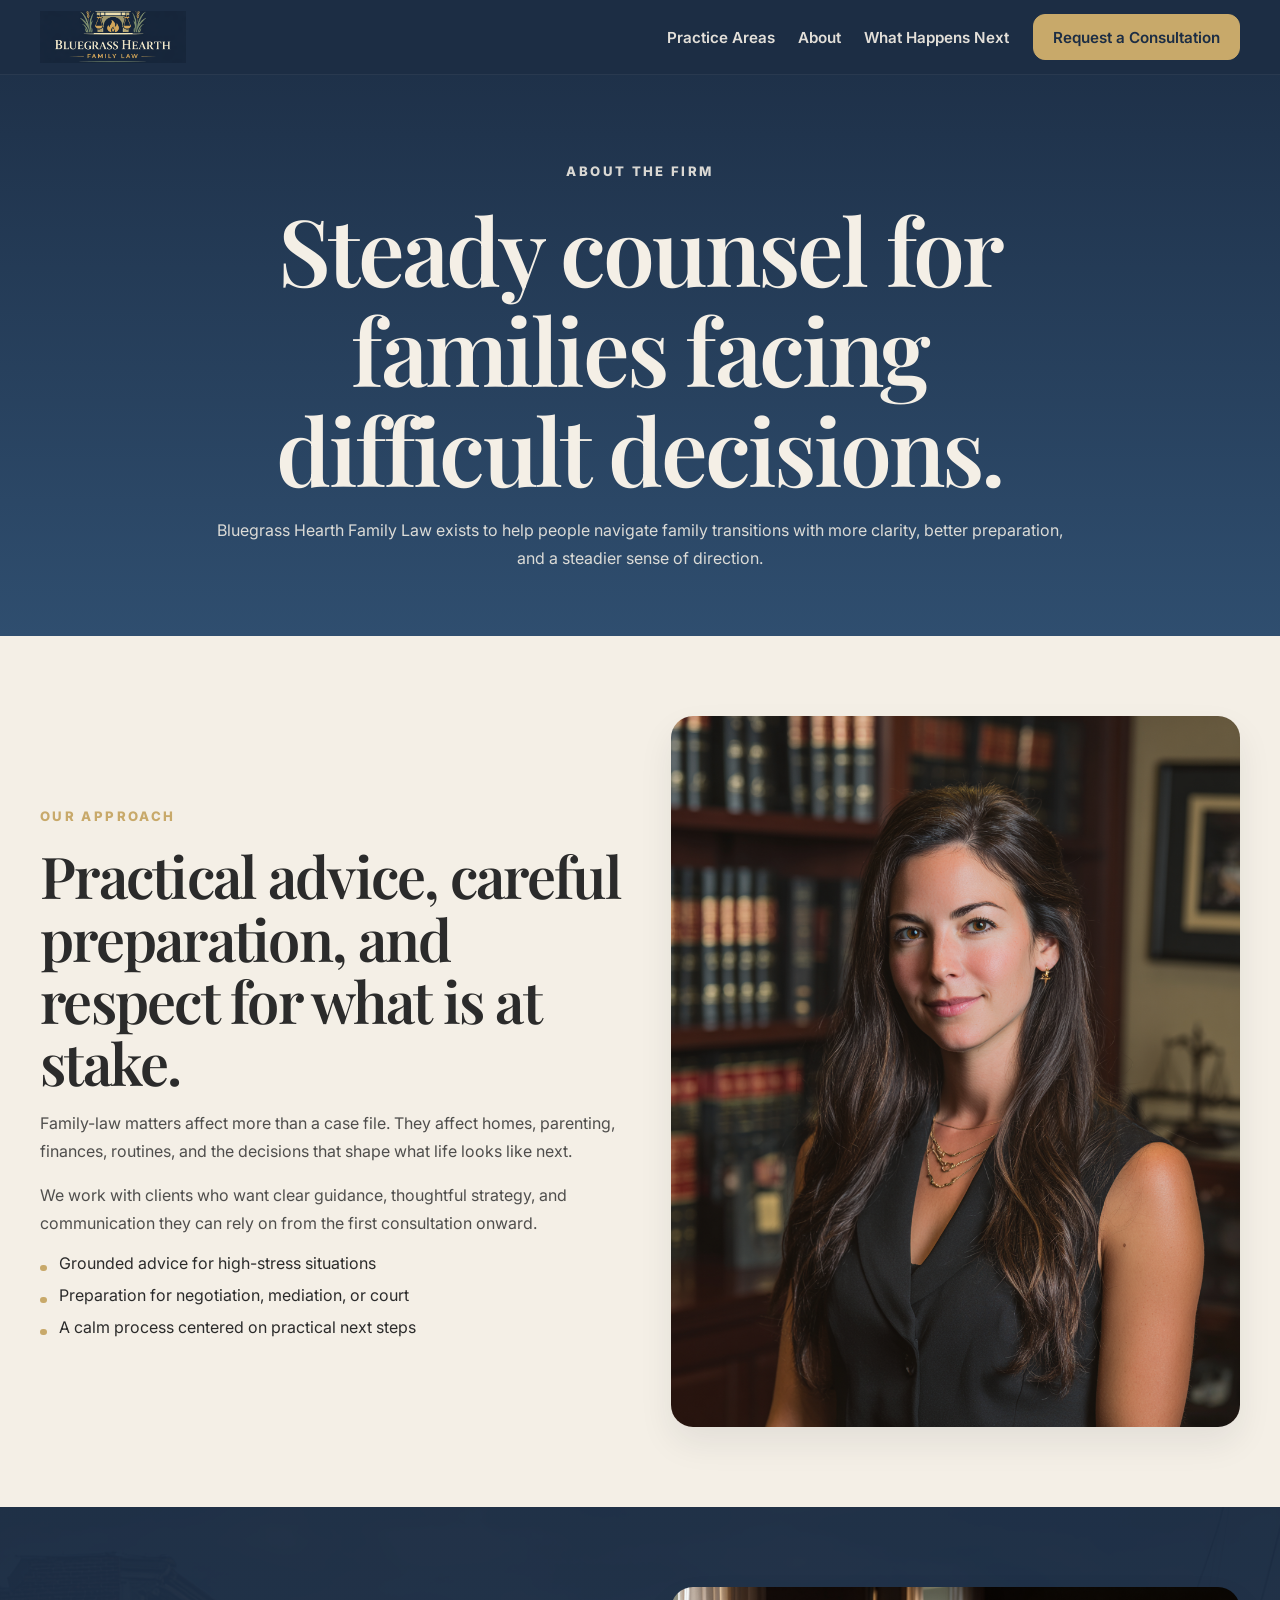
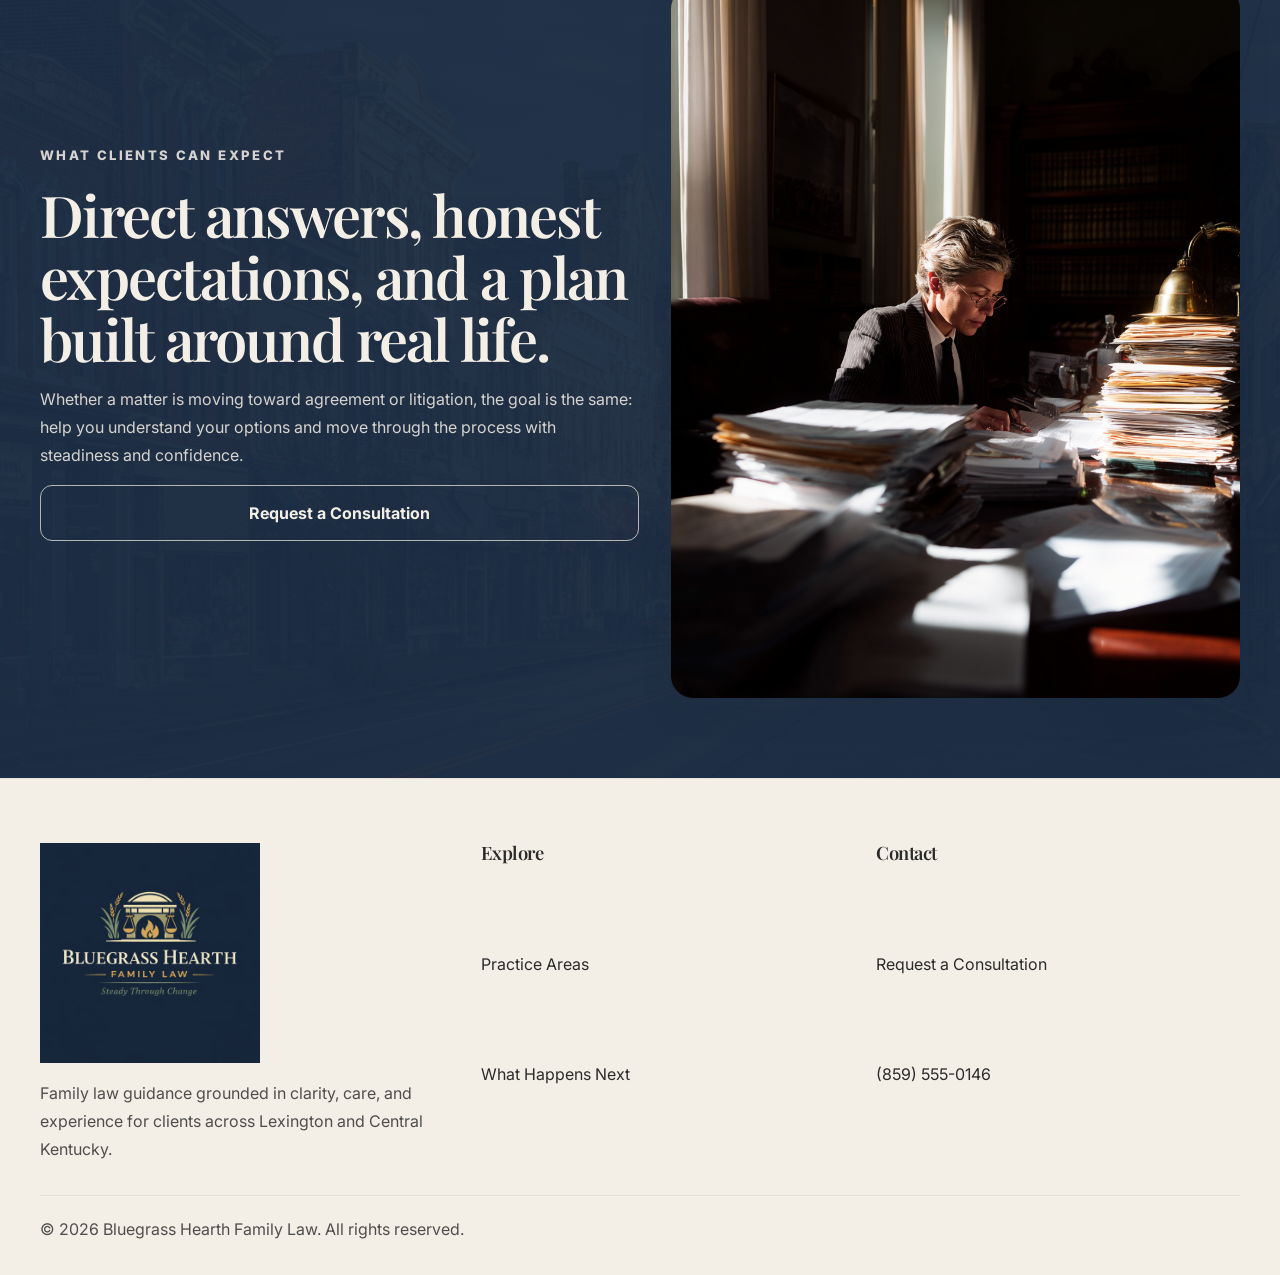
==== commit f79d1d92: "Refine family law copy and streamline header" ====
--- a/about.html
+++ b/about.html
@@ -4,7 +4,7 @@
   <meta charset="UTF-8">
   <meta name="viewport" content="width=device-width, initial-scale=1.0">
   <title>About | Bluegrass Hearth Family Law</title>
-  <meta name="description" content="Learn about the Bluegrass Hearth Family Law approach and the calm, grounded identity behind the firm.">
+  <meta name="description" content="Learn about Bluegrass Hearth Family Law and the firm's steady, practical approach to divorce, custody, mediation, and support matters.">
   <link rel="preconnect" href="https://fonts.googleapis.com">
   <link rel="preconnect" href="https://fonts.gstatic.com" crossorigin>
   <link href="https://fonts.googleapis.com/css2?family=Inter:wght@400;500;600;700;800&family=Playfair+Display:wght@500;600;700&display=swap" rel="stylesheet">
@@ -32,22 +32,22 @@
       <section class="page-hero">
         <div class="container">
           <p class="eyebrow">About The Firm</p>
-          <h1>A family-law identity designed to feel grounded, local, and deeply steady.</h1>
-          <p>Bluegrass Hearth is positioned for people who want a lawyer who is prepared, direct, and compassionate without sounding theatrical or performative.</p>
+          <h1>Steady counsel for families facing difficult decisions.</h1>
+          <p>Bluegrass Hearth Family Law exists to help people navigate family transitions with more clarity, better preparation, and a steadier sense of direction.</p>
         </div>
       </section>
 
       <section class="section section-cream">
         <div class="container bio-layout reveal">
           <div class="bio-copy">
-            <p class="eyebrow">Attorney Presence</p>
-            <h2>Built for a calm, experienced family-law attorney with a strong local reputation.</h2>
-            <p>The firm identity is intentionally down-to-earth and professional. It is meant to feel like a well-regarded Central Kentucky practice, not a generic national legal brand.</p>
-            <p>Use this page for attorney biography, years in practice, courtroom and mediation experience, and the kind of professional details that make prospective clients feel they are in careful hands.</p>
+            <p class="eyebrow">Our Approach</p>
+            <h2>Practical advice, careful preparation, and respect for what is at stake.</h2>
+            <p>Family-law matters affect more than a case file. They affect homes, parenting, finances, routines, and the decisions that shape what life looks like next.</p>
+            <p>We work with clients who want clear guidance, thoughtful strategy, and communication they can rely on from the first consultation onward.</p>
             <ul class="detail-list">
-              <li>Experienced, measured legal guidance</li>
-              <li>Respect for the emotional weight of family matters</li>
-              <li>Clear communication from first consultation forward</li>
+              <li>Grounded advice for high-stress situations</li>
+              <li>Preparation for negotiation, mediation, or court</li>
+              <li>A calm process centered on practical next steps</li>
             </ul>
           </div>
           <img src="assets/images/attorney-bio-portrait.png" alt="Attorney portrait in a tasteful office">
@@ -57,10 +57,10 @@
       <section class="section section-blue">
         <div class="container split-layout reveal">
           <div class="split-copy">
-            <p class="eyebrow">How The Firm Feels</p>
-            <h2>Steady. Prepared. Grounded in real life.</h2>
-            <p class="supporting-copy">The message is simple: clients can expect seriousness without aggression, warmth without sentimentality, and structure without extra noise.</p>
-            <a class="button button-secondary" href="contact.html">Start Your Consultation</a>
+            <p class="eyebrow">What Clients Can Expect</p>
+            <h2>Direct answers, honest expectations, and a plan built around real life.</h2>
+            <p class="supporting-copy">Whether a matter is moving toward agreement or litigation, the goal is the same: help you understand your options and move through the process with steadiness and confidence.</p>
+            <a class="button button-secondary" href="contact.html">Request a Consultation</a>
           </div>
           <div class="split-visual">
             <img src="assets/images/attorney-working.png" alt="Attorney reviewing documents alone in office">
--- a/assets/styles.css
+++ b/assets/styles.css
@@ -98,12 +98,13 @@
   position: fixed;
   inset: 0 0 auto 0;
   z-index: 40;
-  transition: background-color 180ms ease, box-shadow 180ms ease, border-color 180ms ease;
-  border-bottom: 1px solid transparent;
+  transition: box-shadow 180ms ease, border-color 180ms ease;
+  border-bottom: 1px solid rgba(255, 255, 255, 0.06);
+  background: var(--blue-900);
 }
 
 .site-header.is-scrolled {
-  background: rgba(28, 45, 68, 0.96);
+  background: var(--blue-900);
   border-color: rgba(255, 255, 255, 0.08);
   box-shadow: 0 8px 22px rgba(14, 20, 30, 0.18);
 }
@@ -113,12 +114,22 @@
   align-items: center;
   justify-content: space-between;
   gap: 2rem;
-  min-height: 84px;
+  min-height: 74px;
+}
+
+.brand {
+  display: flex;
+  align-items: center;
+  height: 52px;
+  overflow: hidden;
 }
 
 .brand img {
-  width: 160px;
-  height: auto;
+  width: 146px;
+  height: 84px;
+  max-width: none;
+  object-fit: cover;
+  object-position: center 42%;
 }
 
 .site-nav {
@@ -212,7 +223,7 @@
   align-items: center;
   justify-content: center;
   text-align: center;
-  padding: 8rem 0 11rem;
+  padding: 9rem 0 11rem;
   background:
     linear-gradient(180deg, rgba(28, 45, 68, 0.88), rgba(47, 78, 111, 0.82)),
     url("images/local-courthouse.png") center/cover no-repeat;
@@ -282,6 +293,27 @@
   margin-top: 0.8rem;
 }
 
+.quick-contact-grid {
+  display: grid;
+  grid-template-columns: repeat(3, minmax(0, 1fr));
+  gap: 1rem;
+}
+
+.quick-contact-card {
+  display: grid;
+  gap: 0.6rem;
+  padding: 1.2rem 1.3rem;
+  border-radius: var(--radius);
+  border: 1px solid var(--divider);
+  background: var(--white);
+  box-shadow: var(--shadow-soft);
+}
+
+.quick-contact-card strong {
+  color: var(--blue-900);
+  font-size: 1rem;
+}
+
 .section {
   padding: 5rem 0;
 }
@@ -721,6 +753,7 @@
   .areas-grid,
   .difference-grid,
   .process-grid,
+  .quick-contact-grid,
   .testimonial-grid,
   .footer-grid,
   .image-band,
@@ -764,7 +797,7 @@
   }
 
   .hero {
-    padding-top: 7rem;
+    padding-top: 6.2rem;
     padding-bottom: 9rem;
   }
 
@@ -791,4 +824,17 @@
   .page-hero {
     padding: 4rem 0;
   }
-}
+
+  .header-row {
+    min-height: 62px;
+  }
+
+  .brand {
+    height: 40px;
+  }
+
+  .brand img {
+    width: 118px;
+    height: 68px;
+  }
+}
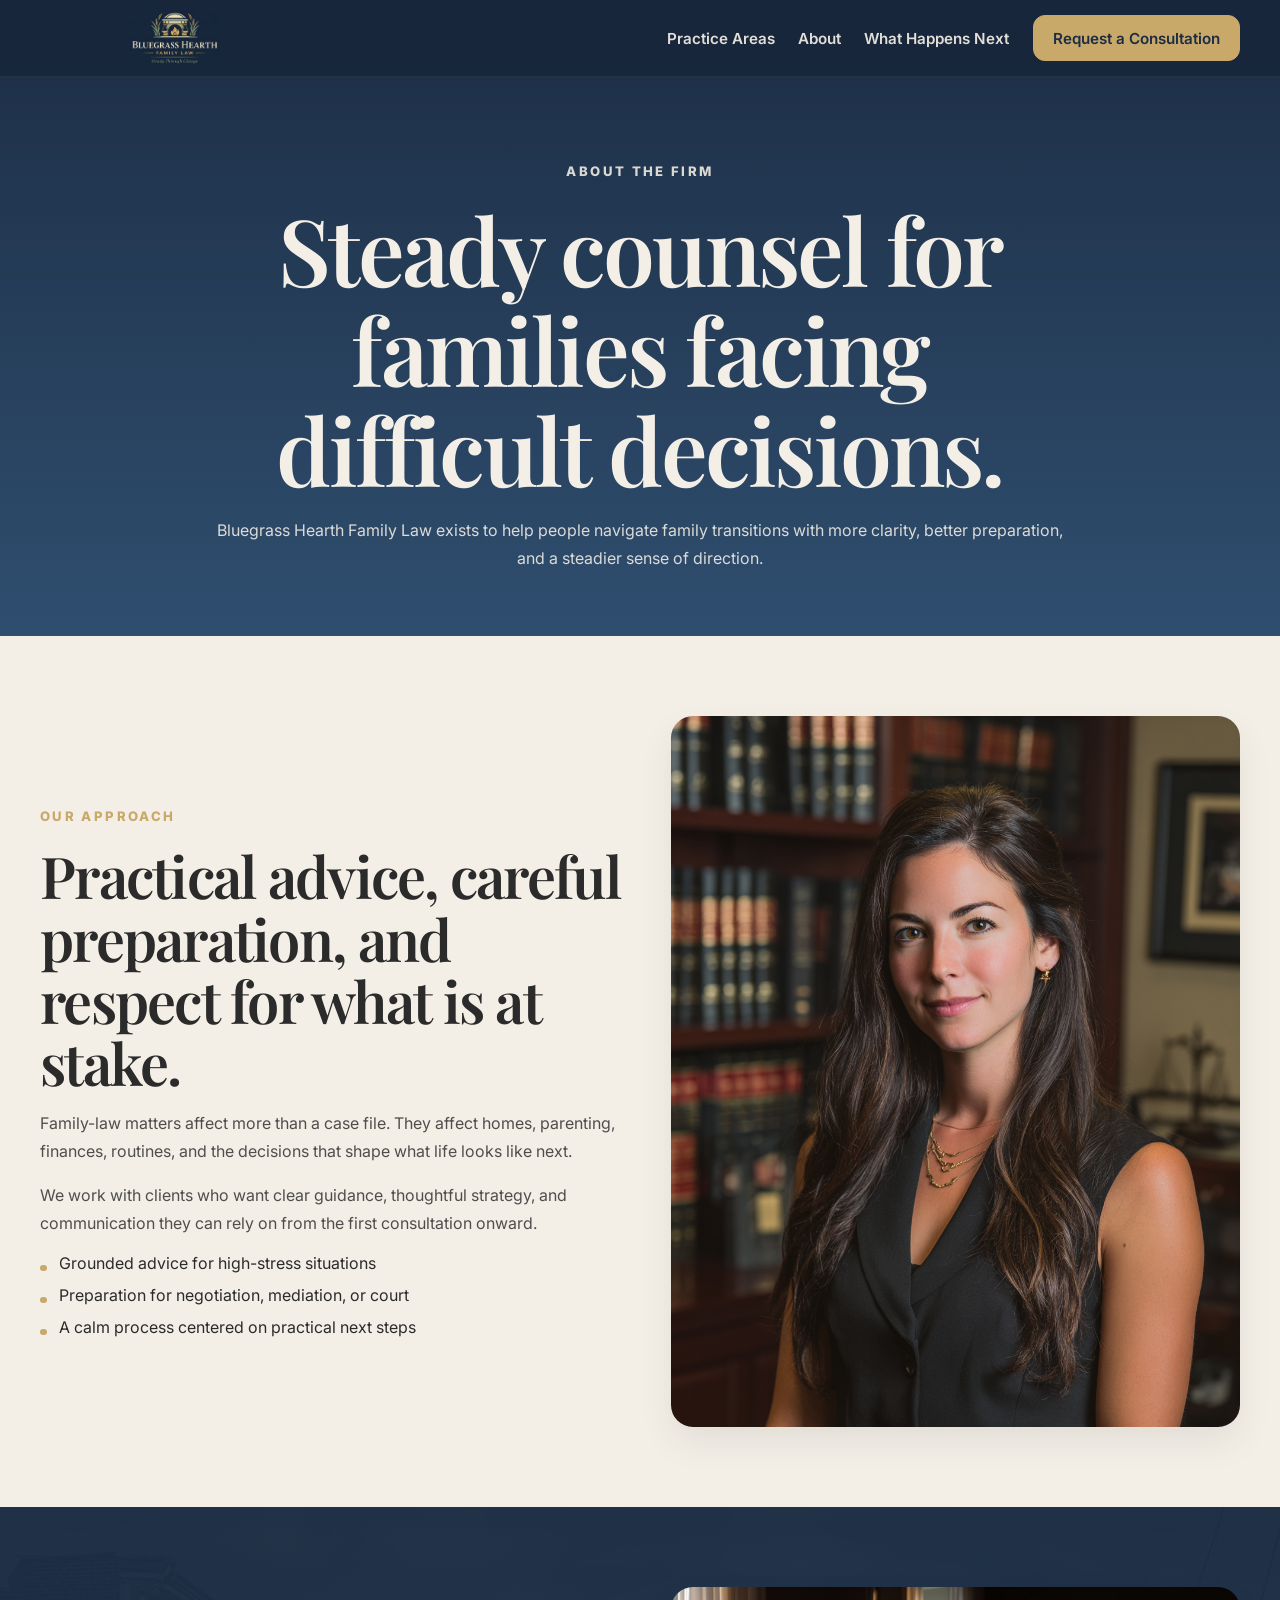
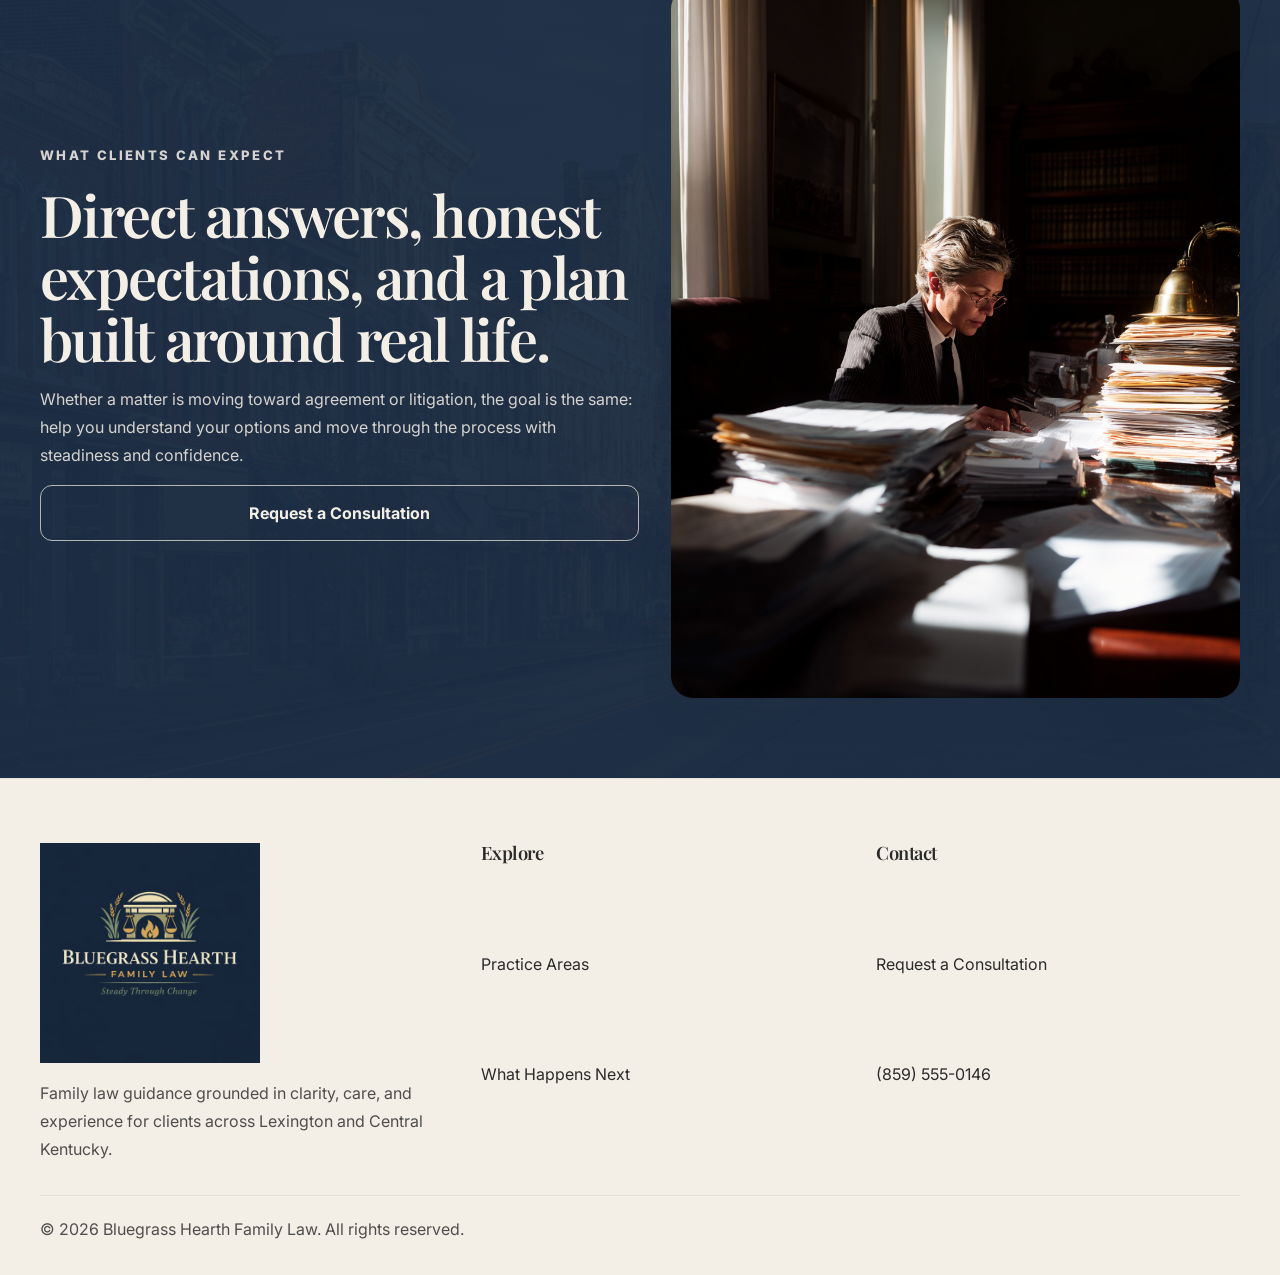
==== commit 7127f4e6: "Tighten family law header logo fit" ====
--- a/about.html
+++ b/about.html
@@ -15,7 +15,7 @@
   <div class="site-shell">
     <header class="site-header">
       <div class="container header-row">
-        <a class="brand" href="index.html"><img src="assets/images/logo.png" alt="Bluegrass Hearth Family Law logo"></a>
+        <a class="brand" href="index.html"><img src="assets/images/logo-cropped.png" alt="Bluegrass Hearth Family Law logo"></a>
         <button class="nav-toggle" type="button" aria-expanded="false" aria-controls="site-nav">
           <span></span><span></span><span></span><span class="sr-only">Toggle navigation</span>
         </button>
--- a/assets/styles.css
+++ b/assets/styles.css
@@ -1,5 +1,6 @@
 :root {
   --blue-900: #1c2d44;
+  --header-blue: #17263b;
   --blue-700: #2f4e6f;
   --gold-500: #c8a96a;
   --gold-400: #d8bb7a;
@@ -100,11 +101,11 @@
   z-index: 40;
   transition: box-shadow 180ms ease, border-color 180ms ease;
   border-bottom: 1px solid rgba(255, 255, 255, 0.06);
-  background: var(--blue-900);
+  background: var(--header-blue);
 }
 
 .site-header.is-scrolled {
-  background: var(--blue-900);
+  background: var(--header-blue);
   border-color: rgba(255, 255, 255, 0.08);
   box-shadow: 0 8px 22px rgba(14, 20, 30, 0.18);
 }
@@ -114,22 +115,23 @@
   align-items: center;
   justify-content: space-between;
   gap: 2rem;
-  min-height: 74px;
+  min-height: 76px;
 }
 
 .brand {
   display: flex;
   align-items: center;
-  height: 52px;
+  flex: 0 0 auto;
+  height: 54px;
   overflow: hidden;
 }
 
 .brand img {
-  width: 146px;
-  height: 84px;
+  width: 270px;
+  height: 54px;
   max-width: none;
-  object-fit: cover;
-  object-position: center 42%;
+  object-fit: contain;
+  object-position: center;
 }
 
 .site-nav {
@@ -312,6 +314,8 @@
 .quick-contact-card strong {
   color: var(--blue-900);
   font-size: 1rem;
+  line-height: 1.35;
+  overflow-wrap: anywhere;
 }
 
 .section {
@@ -753,7 +757,6 @@
   .areas-grid,
   .difference-grid,
   .process-grid,
-  .quick-contact-grid,
   .testimonial-grid,
   .footer-grid,
   .image-band,
@@ -769,6 +772,10 @@
   .bio-layout,
   .contact-layout,
   .practice-detail {
+    grid-template-columns: 1fr;
+  }
+
+  .quick-contact-grid {
     grid-template-columns: 1fr;
   }
 }
@@ -826,7 +833,7 @@
   }
 
   .header-row {
-    min-height: 62px;
+    min-height: 64px;
   }
 
   .brand {
@@ -834,7 +841,7 @@
   }
 
   .brand img {
-    width: 118px;
-    height: 68px;
-  }
-}
+    width: 200px;
+    height: 40px;
+  }
+}
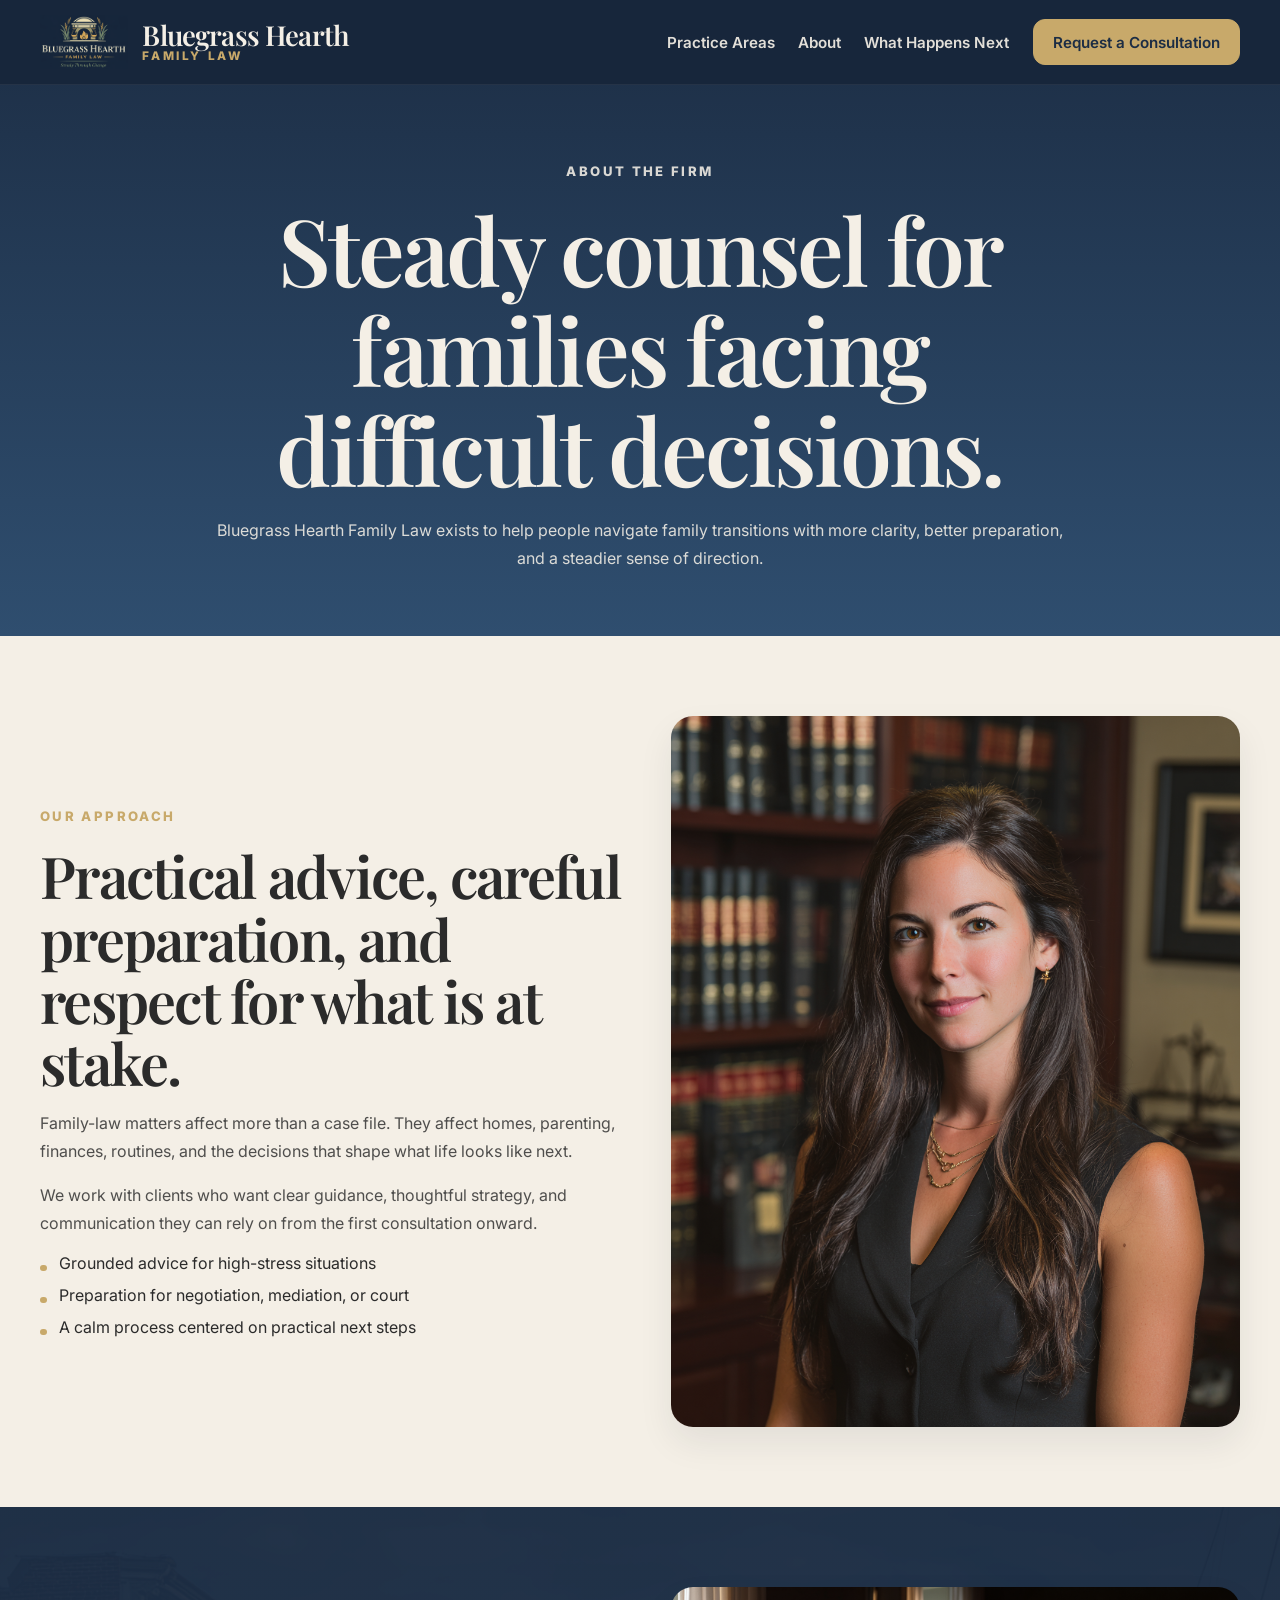
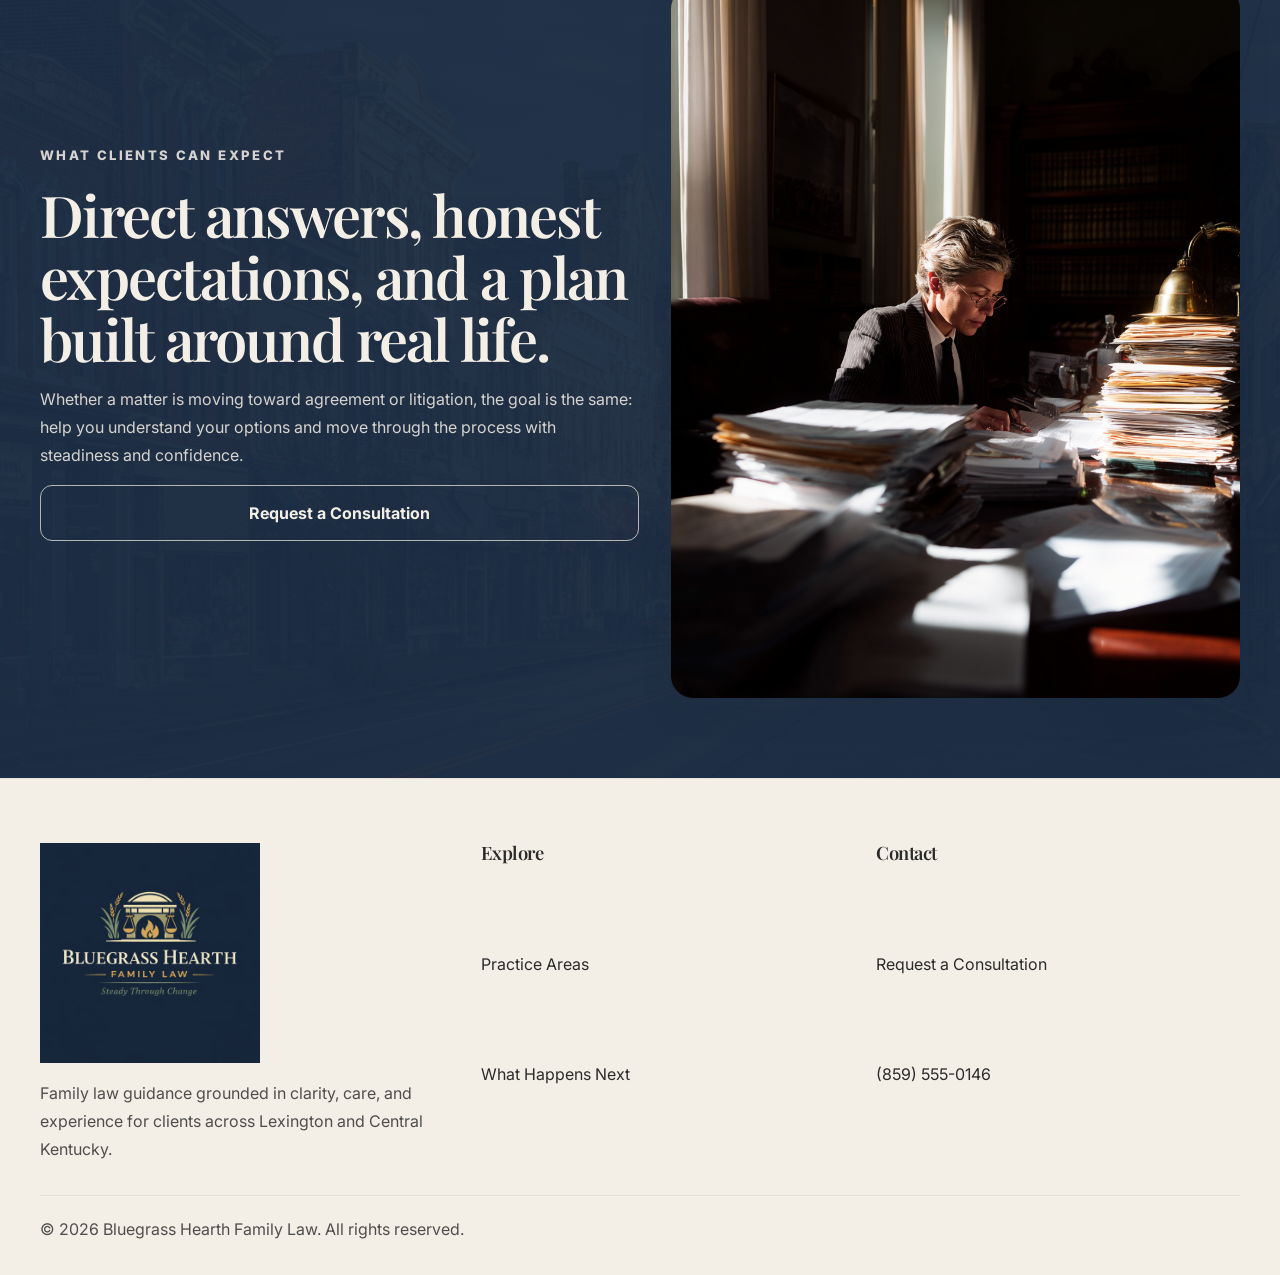
==== commit a9f63726: "Rebuild family law header brand lockup" ====
--- a/about.html
+++ b/about.html
@@ -15,7 +15,13 @@
   <div class="site-shell">
     <header class="site-header">
       <div class="container header-row">
-        <a class="brand" href="index.html"><img src="assets/images/logo-cropped.png" alt="Bluegrass Hearth Family Law logo"></a>
+        <a class="brand" href="index.html" aria-label="Bluegrass Hearth Family Law home">
+          <img src="assets/images/logo-cropped.png" alt="" aria-hidden="true">
+          <span class="brand-copy">
+            <span class="brand-name">Bluegrass Hearth</span>
+            <span class="brand-subtitle">Family Law</span>
+          </span>
+        </a>
         <button class="nav-toggle" type="button" aria-expanded="false" aria-controls="site-nav">
           <span></span><span></span><span></span><span class="sr-only">Toggle navigation</span>
         </button>
--- a/assets/styles.css
+++ b/assets/styles.css
@@ -115,23 +115,53 @@
   align-items: center;
   justify-content: space-between;
   gap: 2rem;
-  min-height: 76px;
+  min-height: 84px;
 }
 
 .brand {
-  display: flex;
-  align-items: center;
+  display: inline-flex;
+  align-items: center;
+  gap: 0.9rem;
   flex: 0 0 auto;
-  height: 54px;
-  overflow: hidden;
+  min-width: 0;
+  color: var(--cream-100);
 }
 
 .brand img {
-  width: 270px;
-  height: 54px;
+  width: 88px;
+  height: 58px;
   max-width: none;
   object-fit: contain;
   object-position: center;
+  flex: 0 0 auto;
+}
+
+.brand-copy {
+  display: grid;
+  gap: 0.12rem;
+  min-width: 0;
+}
+
+.brand-name,
+.brand-subtitle {
+  display: block;
+  line-height: 1;
+}
+
+.brand-name {
+  font-family: "Playfair Display", Georgia, serif;
+  font-size: 1.72rem;
+  font-weight: 600;
+  letter-spacing: -0.03em;
+  color: var(--cream-100);
+}
+
+.brand-subtitle {
+  color: var(--gold-500);
+  text-transform: uppercase;
+  letter-spacing: 0.22em;
+  font-size: 0.74rem;
+  font-weight: 800;
 }
 
 .site-nav {
@@ -833,15 +863,24 @@
   }
 
   .header-row {
-    min-height: 64px;
+    min-height: 72px;
   }
 
   .brand {
-    height: 40px;
+    gap: 0.65rem;
   }
 
   .brand img {
-    width: 200px;
-    height: 40px;
-  }
-}
+    width: 66px;
+    height: 44px;
+  }
+
+  .brand-name {
+    font-size: 1.15rem;
+  }
+
+  .brand-subtitle {
+    font-size: 0.62rem;
+    letter-spacing: 0.18em;
+  }
+}
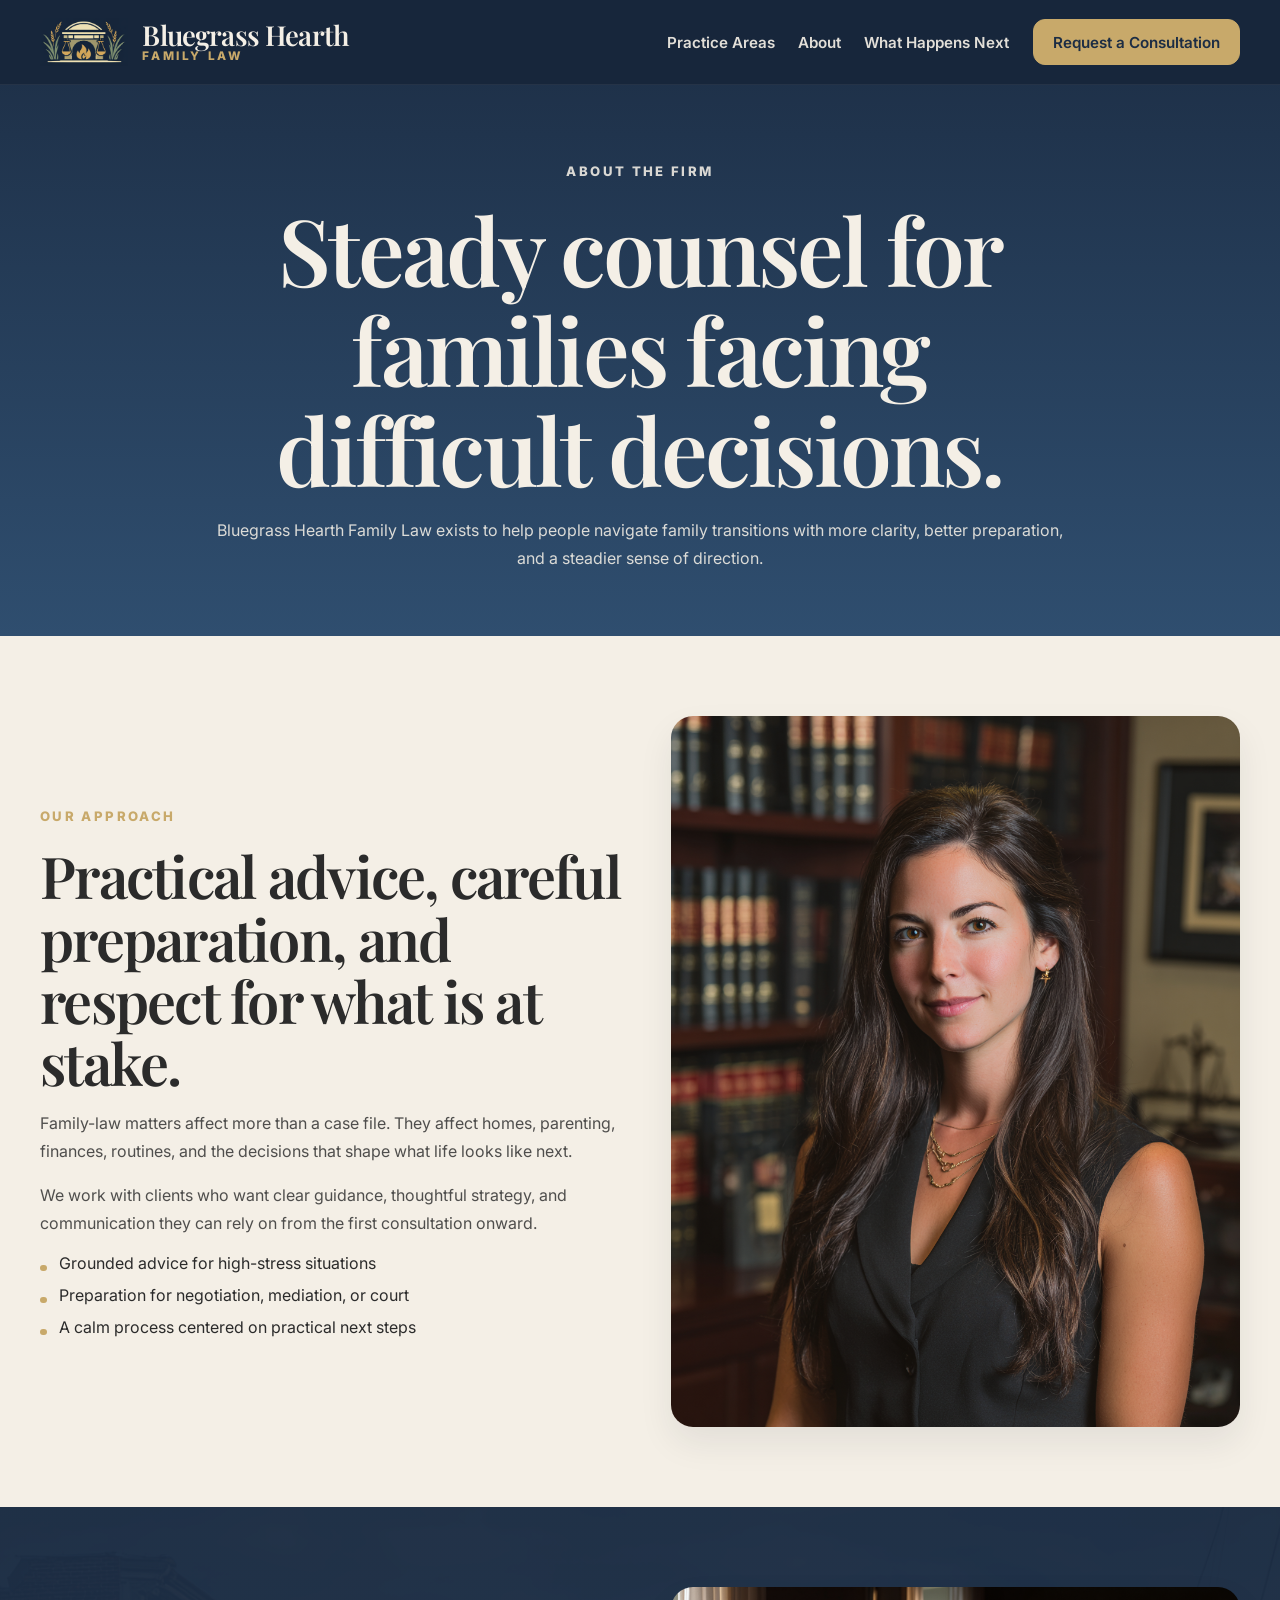
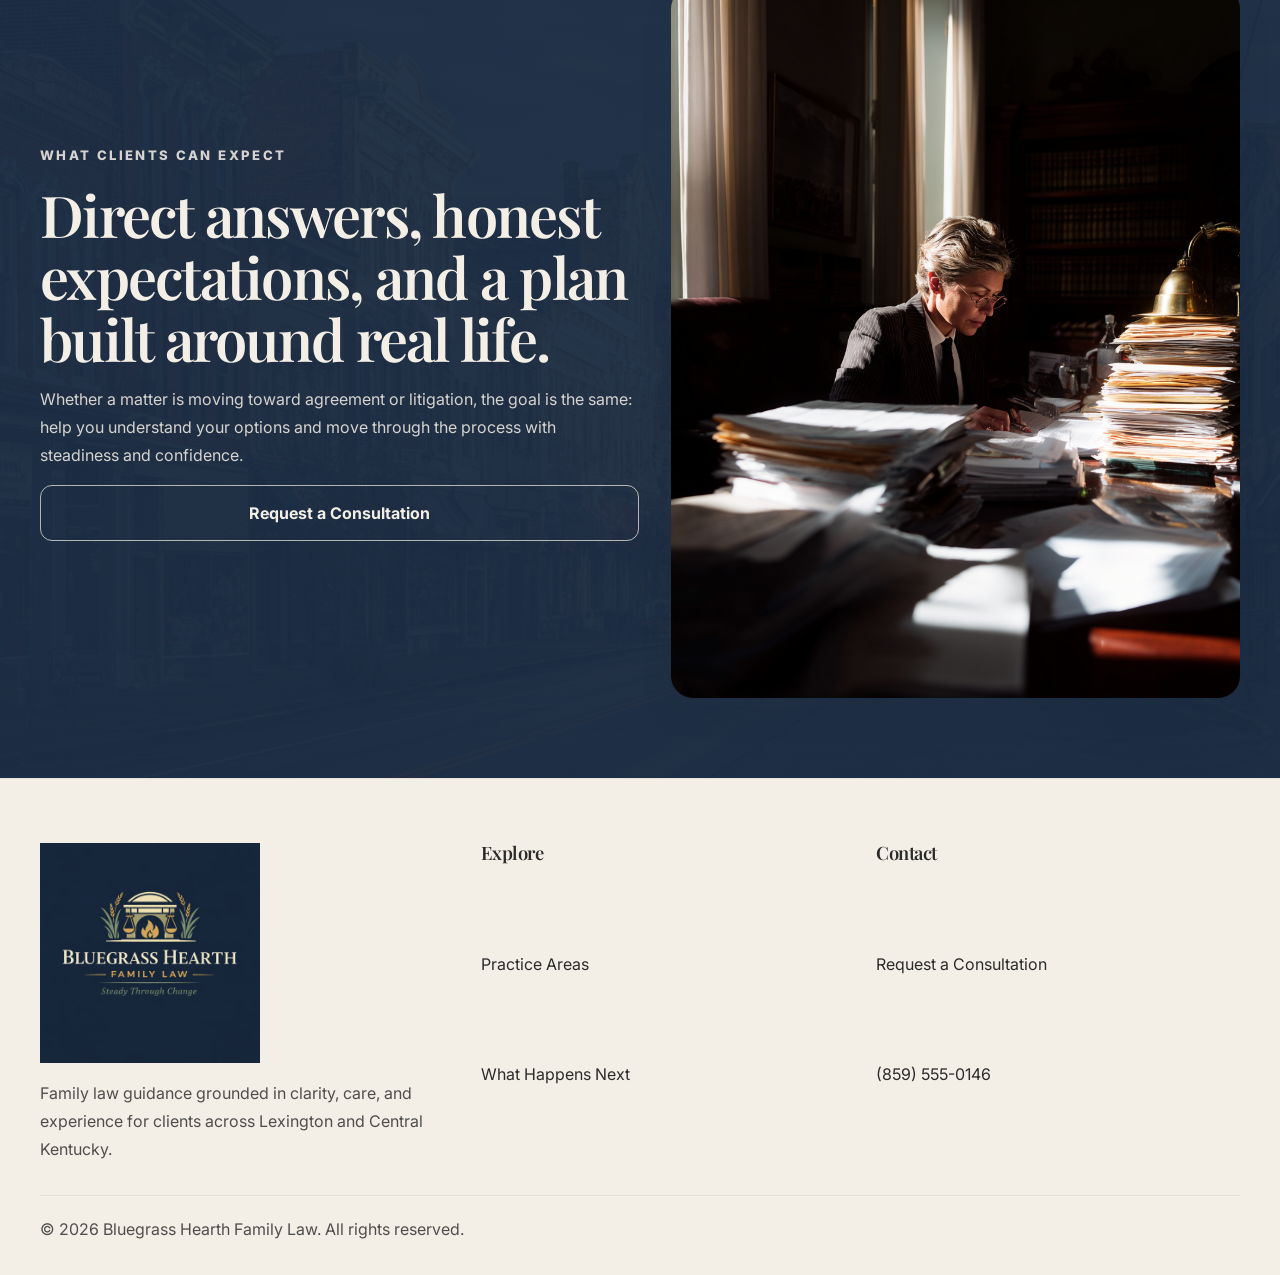
==== commit 01f39345: "Refresh family law header image asset" ====
--- a/about.html
+++ b/about.html
@@ -16,7 +16,7 @@
     <header class="site-header">
       <div class="container header-row">
         <a class="brand" href="index.html" aria-label="Bluegrass Hearth Family Law home">
-          <img src="assets/images/logo-cropped.png" alt="" aria-hidden="true">
+          <img src="assets/images/header-mark.png" alt="" aria-hidden="true">
           <span class="brand-copy">
             <span class="brand-name">Bluegrass Hearth</span>
             <span class="brand-subtitle">Family Law</span>
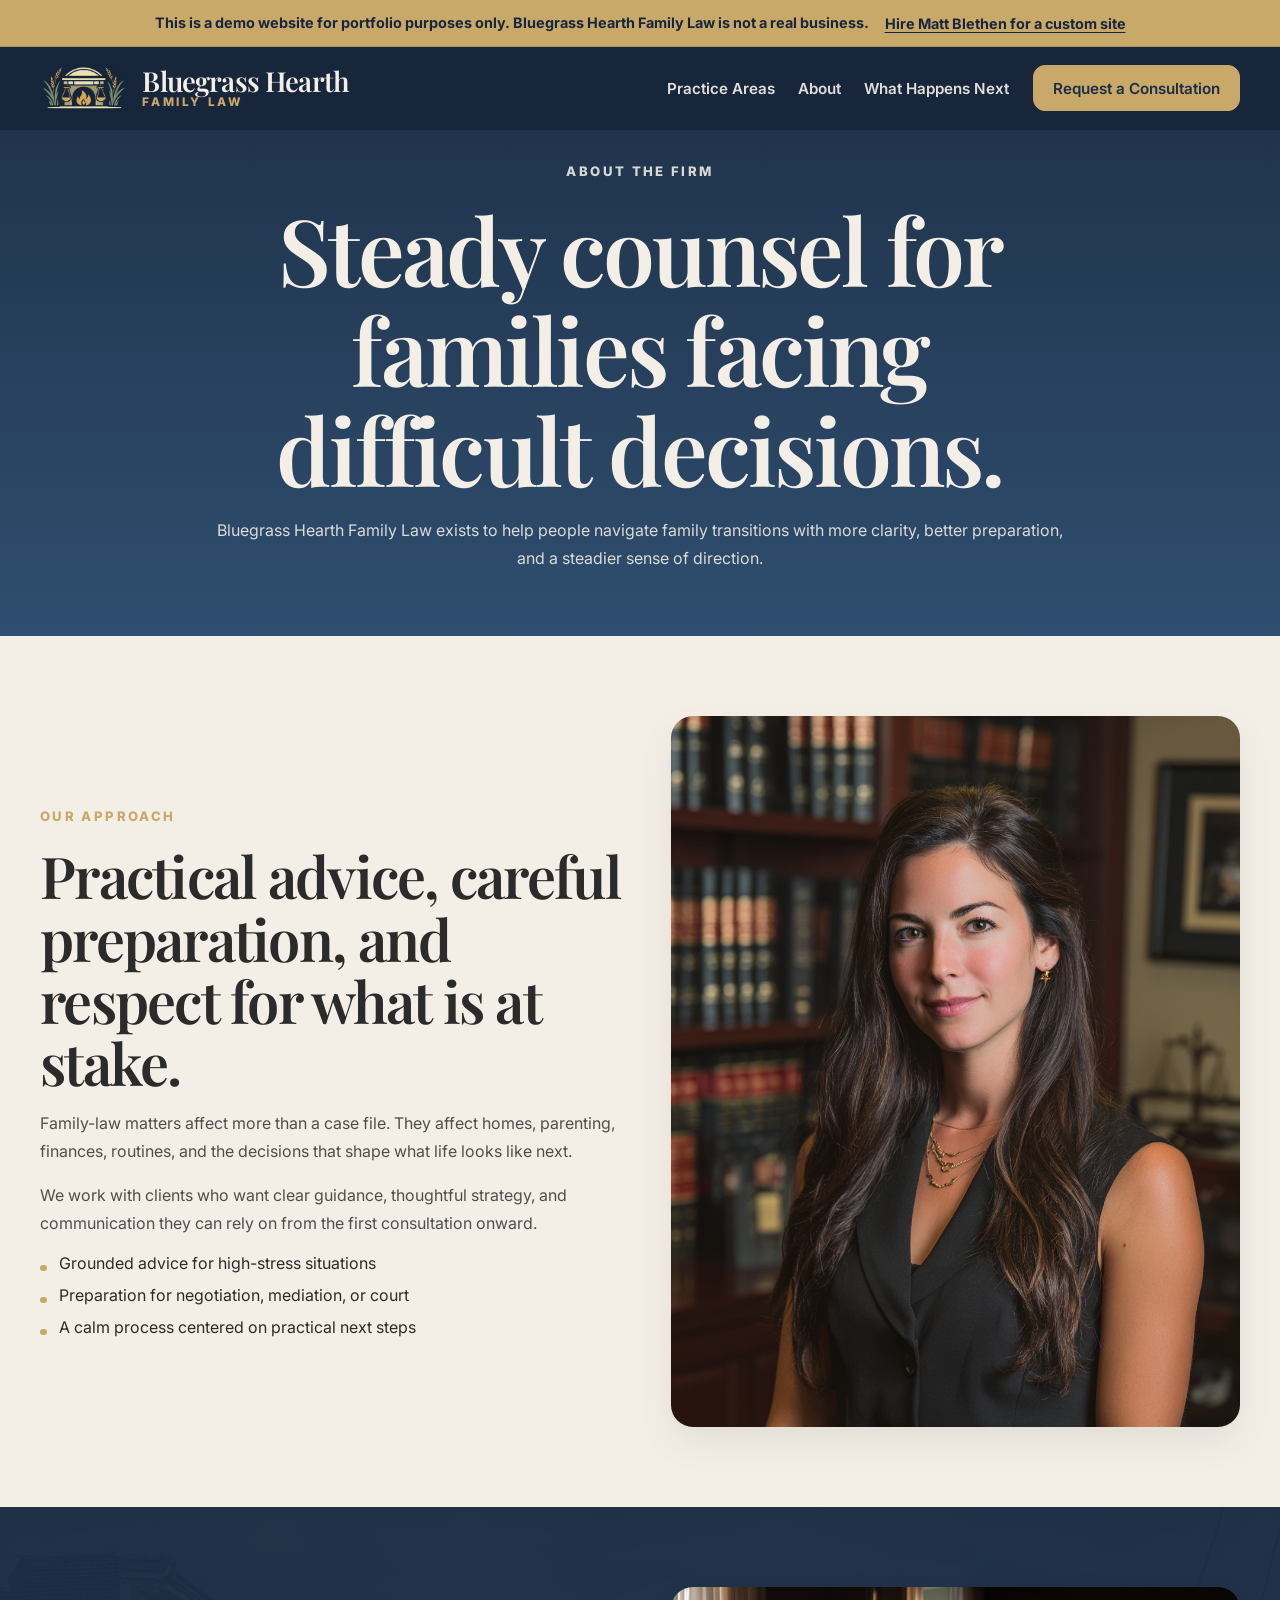
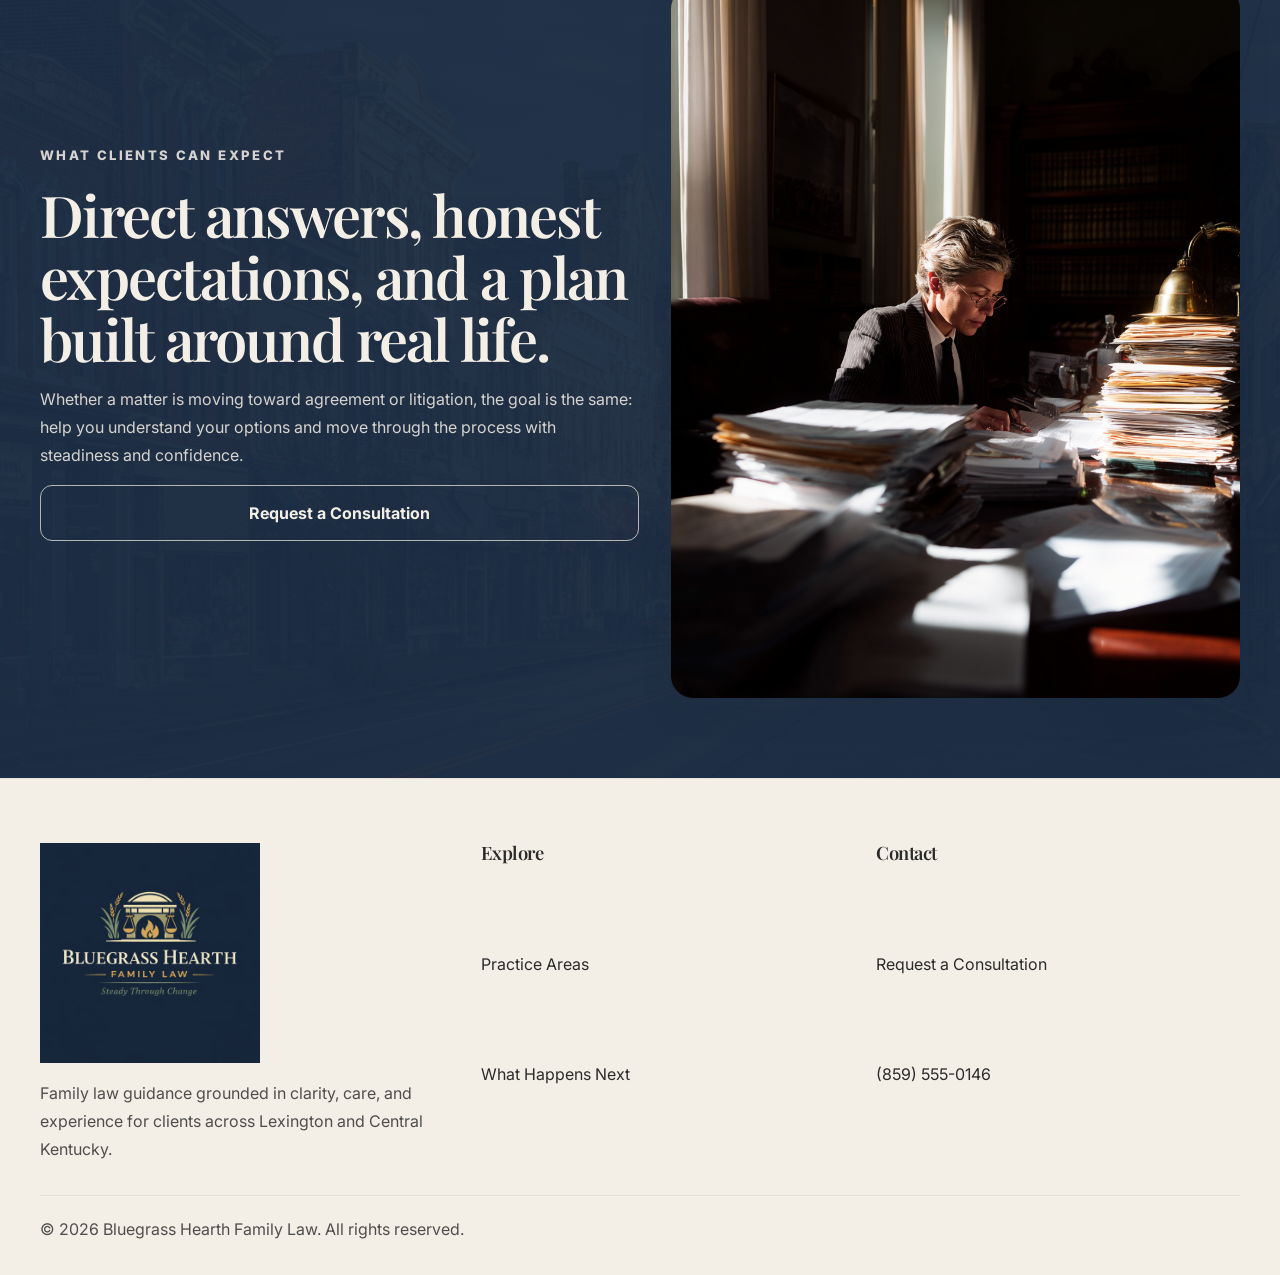
==== commit 9cfbdced: "Add demo disclaimer bar to family law site" ====
--- a/about.html
+++ b/about.html
@@ -13,6 +13,12 @@
 </head>
 <body>
   <div class="site-shell">
+    <div class="demo-bar">
+      <div class="container demo-bar-inner">
+        <p>This is a demo website for portfolio purposes only. Bluegrass Hearth Family Law is not a real business.</p>
+        <a href="https://mattblethen.com/" target="_blank" rel="noreferrer">Hire Matt Blethen for a custom site</a>
+      </div>
+    </div>
     <header class="site-header">
       <div class="container header-row">
         <a class="brand" href="index.html" aria-label="Bluegrass Hearth Family Law home">
--- a/assets/styles.css
+++ b/assets/styles.css
@@ -1,6 +1,7 @@
 :root {
   --blue-900: #1c2d44;
   --header-blue: #17263b;
+  --demo-bar-height: 46px;
   --blue-700: #2f4e6f;
   --gold-500: #c8a96a;
   --gold-400: #d8bb7a;
@@ -95,9 +96,41 @@
   margin: 0 auto;
 }
 
+.demo-bar {
+  position: fixed;
+  inset: 0 0 auto 0;
+  z-index: 50;
+  background: #c8a96a;
+  color: #17263b;
+  border-bottom: 1px solid rgba(23, 38, 59, 0.16);
+}
+
+.demo-bar-inner {
+  min-height: var(--demo-bar-height);
+  display: flex;
+  align-items: center;
+  justify-content: center;
+  gap: 1rem;
+  text-align: center;
+  font-size: 0.9rem;
+  font-weight: 700;
+}
+
+.demo-bar p {
+  color: inherit;
+  line-height: 1.4;
+}
+
+.demo-bar a {
+  color: inherit;
+  text-decoration: underline;
+  text-underline-offset: 0.18em;
+  white-space: nowrap;
+}
+
 .site-header {
   position: fixed;
-  inset: 0 0 auto 0;
+  inset: var(--demo-bar-height) 0 auto 0;
   z-index: 40;
   transition: box-shadow 180ms ease, border-color 180ms ease;
   border-bottom: 1px solid rgba(255, 255, 255, 0.06);
@@ -811,6 +844,10 @@
 }
 
 @media (max-width: 760px) {
+  :root {
+    --demo-bar-height: 72px;
+  }
+
   .nav-toggle {
     display: block;
   }
@@ -883,4 +920,15 @@
     font-size: 0.62rem;
     letter-spacing: 0.18em;
   }
-}
+
+  .demo-bar-inner {
+    flex-direction: column;
+    gap: 0.2rem;
+    padding: 0.45rem 0;
+    font-size: 0.78rem;
+  }
+
+  .demo-bar a {
+    white-space: normal;
+  }
+}
